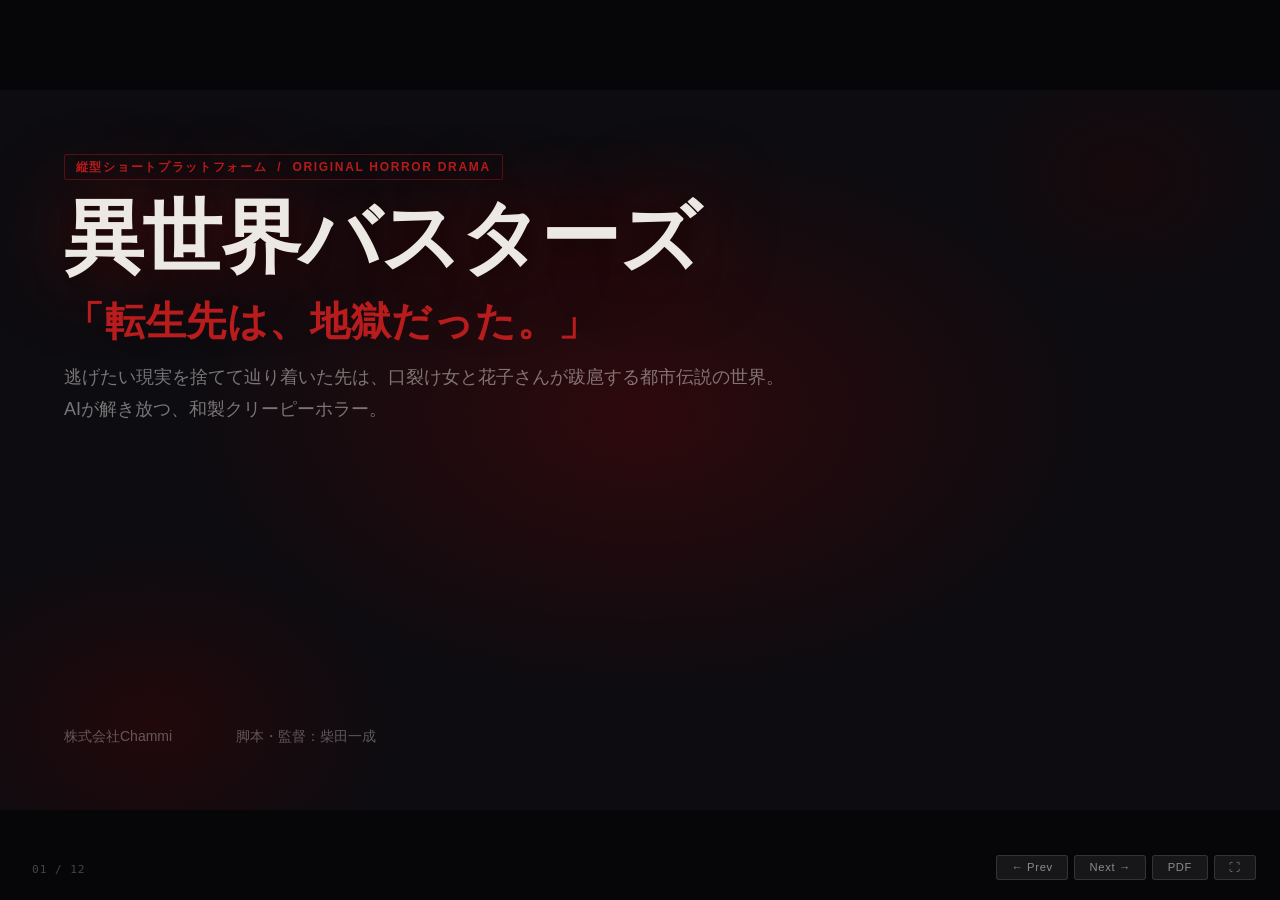
==== decks/02_isekai-busters/index.html @ d2e3ced3 "add PENROSE AI anime pitch deck and penrose theme" ====
<!DOCTYPE html>
<html lang="ja">
<head>
  <meta charset="UTF-8">
  <meta name="viewport" content="width=device-width, initial-scale=1.0">
  <title>異世界バスターズ — 企画書</title>
  <link rel="stylesheet" href="../../engine/slide.css">
  <link rel="stylesheet" href="../../theme/horror.css">
  <style>
    /* P3: すべての登場人物行を太字 */
    .char-table tbody td { font-weight: 700; color: var(--color-fg); }

    /* P4: YouTube市場事例カード */
    .yt-mkt { display:flex; flex-direction:column; background:rgba(13,12,16,0.85); border:1px solid rgba(185,28,28,0.3); border-radius:6px; overflow:hidden; text-decoration:none; color:inherit; transition:border-color .2s; }
    .yt-mkt:hover { border-color:rgba(185,28,28,0.75); }
    .yt-mkt-thumb { position:relative; width:100%; padding-top:34%; background:#07060c; flex-shrink:0; }
    .yt-mkt-thumb img { position:absolute; inset:0; width:100%; height:100%; object-fit:cover; }
    .yt-mkt-thumb .css-bg { position:absolute; inset:0; display:flex; flex-direction:column; align-items:center; justify-content:center; gap:.35rem; }
    .yt-mkt-thumb .yt-play { position:absolute; top:50%; left:50%; transform:translate(-50%,-50%); width:36px; height:36px; background:rgba(185,28,28,0.85); border-radius:50%; display:flex; align-items:center; justify-content:center; font-size:.9rem; color:#fff; pointer-events:none; }
    .yt-mkt-body { padding:.45rem .7rem .5rem; }
    .yt-mkt-body .mc-num { font-size:.65rem; color:var(--color-accent); letter-spacing:.08em; display:block; margin-bottom:.15rem; text-transform:uppercase; }
    .yt-mkt-body h3 { font-size:.82rem; font-weight:700; color:var(--color-fg); margin-bottom:.2rem; line-height:1.3; }
    .yt-mkt-body p { font-size:.7rem; color:rgba(236,232,228,0.5); line-height:1.38; margin-bottom:.2rem; }
    .yt-mkt-body .mc-stat { font-size:.68rem; color:#f87171; display:block; font-weight:600; }

    /* P7: 都市伝説キャラクター紹介カード */
    .char-card { display:flex; flex-direction:column; background:rgba(10,8,14,0.85); border:1px solid rgba(185,28,28,0.22); border-radius:6px; overflow:hidden; }
    .cc-img { width:100%; height:120px; object-fit:cover; object-position:top center; display:block; }
    .cc-img-bg { width:100%; height:120px; display:flex; flex-direction:column; align-items:center; justify-content:center; gap:.2rem; flex-shrink:0; }
    .cc-body { padding:.45rem .6rem; display:flex; flex-direction:column; gap:.22rem; flex:1; }
    .cc-name { font-size:.92rem; font-weight:800; color:var(--color-fg); line-height:1.2; }
    .cc-yomi { font-size:.62rem; color:var(--color-accent); letter-spacing:.1em; font-family:monospace; opacity:.8; }
    .cc-desc { font-size:.68rem; color:rgba(236,232,228,0.48); line-height:1.45; }
    .cc-role { font-size:.68rem; color:#fca5a5; line-height:1.4; border-left:2px solid rgba(185,28,28,0.5); padding-left:.4rem; margin-top:.1rem; }

    /* P7: キャラクターカード コンパクト化 */
    .char-grid .char-card { gap: .12rem; }
    .char-grid .cc-img    { height: 105px; }
    .char-grid .cc-img-bg { height: 105px; gap: .1rem; }
    .char-grid .cc-img-bg span:first-child { font-size: 2.4rem !important; }
    .char-grid .cc-body   { padding: .25rem .4rem; gap: .12rem; }
    .char-grid .cc-name   { font-size: .76rem; }
    .char-grid .cc-yomi   { font-size: .53rem; }
    .char-grid .cc-desc   { font-size: .6rem; line-height: 1.32; }
    .char-grid .cc-role   { font-size: .6rem; line-height: 1.28; }

    /* P6: ベンチマーク映画ポスター */
    .bench-img { width:100%; height:160px; object-fit:cover; object-position:top; border-radius:4px; margin-bottom:var(--sp-xs); opacity:.9; display:block; }

    /* P11-P13: シーンビジュアル */
    .sc-img { height:105px; border-radius:4px 4px 0 0; display:flex; align-items:center; justify-content:center; margin-bottom:var(--sp-xs); overflow:hidden; position:relative; flex-shrink:0; }
    .sc-img-kanji { font-size:4rem; font-weight:900; opacity:.18; color:#b91c1c; font-family:Georgia,"Hiragino Mincho ProN",serif; pointer-events:none; user-select:none; }
    .sc-img-label { position:absolute; bottom:6px; left:8px; font-size:.65rem; color:rgba(185,28,28,0.7); letter-spacing:.1em; font-family:monospace; }
  </style>
</head>
<body>

<div class="deck">

  <!-- ===== P1: 表紙 ===== -->
  <section class="slide slide-title is-active">
    <span class="label">縦型ショートプラットフォーム &nbsp;/&nbsp; Original Horror Drama</span>
    <h1>異世界バスターズ</h1>
    <p class="catchcopy">「転生先は、地獄だった。」</p>
    <p class="sub">逃げたい現実を捨てて辿り着いた先は、口裂け女と花子さんが跋扈する都市伝説の世界。<br>
    AIが解き放つ、和製クリーピーホラー。</p>
    <div class="title-footer">
      <span>株式会社Chammi</span>
      <span>脚本・監督：柴田一成</span>
    </div>
  </section>


  <!-- ===== P2: 企画意図 ===== -->
  <section class="slide slide-content">
    <div class="body">
      <h2>なぜ今、この作品か</h2>
      <div class="concept-box">
        <p>「ホラームービーをAI実写×3D風の奇妙な映像でクリーピーに描く」</p>
      </div>
      <ul class="list">
        <li>「異世界転生」ブームへのホラー的裏返し。<span class="accent bold">逃げ込んだ先が地獄だったら？</span></li>
        <li>SNS炎上・いじめ・パワハラ・非正規雇用——現代の社会的弱者7人が主人公</li>
        <li>口裂け女・花子さん・メリーさん・テケテケ・人面犬——<span class="highlight">誰もが知る都市伝説</span>を実写×AI映像でクリーピーに描く</li>
        <li>AIが生み出す不完全な「ズレ」「違和感」こそが恐怖の源泉。完璧なリアリティより<span class="accent bold">奇妙さが怖い</span></li>
        <li>ターゲット：<span class="accent-3 bold">10〜30代・SNS世代・縦型ショート視聴者</span></li>
      </ul>
    </div>
  </section>


  <!-- ===== P3: 企画概要 ===== -->
  <section class="slide slide-content" style="--sp-xl: 3rem">
    <div class="body">
      <h2>主要キャラクター・あらすじ</h2>
      <p class="overview-text">SNSに流れる「エレベーターで異世界に行く方法」を見た7人が深夜2時に全国各地で同時実行。東京・千葉・熊本・盛岡・大阪・神奈川——バラバラだった見知らぬ男女が霧に包まれた無人の住宅街に転落。そこは日本の<span class="highlight">都市伝説キャラクターが跋扈する死の異世界</span>だった。次々と仲間を失いながら、SNS炎上中の女子大生・<strong>実咲季</strong>といじめられっ子の女子高生・<strong>綺星</strong>だけが元の世界への脱出を目指す。</p>
      <table class="char-table">
        <thead>
          <tr><th>名前</th><th>年齢</th><th>属性</th></tr>
        </thead>
        <tbody>
          <tr class="protagonist"><td>真田実咲季（さなだ みさき）</td><td>20</td><td>SNS炎上中の強気な女子大生。主人公</td></tr>
          <tr class="protagonist"><td>只野綺星（ただの きらら）</td><td>17</td><td>いじめられている気弱な女子高生</td></tr>
          <tr><td>岸界人（きし かいと）</td><td>21</td><td>都市伝説に詳しいオカルトライター</td></tr>
          <tr><td>富樫寛也（とがし ひろや）</td><td>27</td><td>派遣切りされたばかりの元会社員</td></tr>
          <tr><td>柏木怜未（かしわぎ れな）</td><td>22</td><td>生活苦で立ちんぼをしている女性</td></tr>
          <tr><td>今田紘明（いまだ ひろあき）</td><td>19</td><td>ネタ目的で参加した売れない大阪のYouTuber</td></tr>
          <tr><td>野上健一（のがみ けんいち）</td><td>30</td><td>パワハラを受けていた会社員</td></tr>
        </tbody>
      </table>
    </div>
  </section>


  <!-- ===== P4: AIホラー市場事例 ===== -->
  <section class="slide slide-content" style="--sp-xl: 2rem">
    <div class="body">
      <h2>AIホラーは既にバズっている——市場の証拠</h2>
      <div class="cols-2" style="gap: var(--sp-sm); flex: 1;">
        <a class="yt-mkt" href="https://www.youtube.com/watch?v=j-X9FbtbYdQ" target="_blank">
          <div class="yt-mkt-thumb">
            <img src="https://img.youtube.com/vi/j-X9FbtbYdQ/maxresdefault.jpg" alt="この映像は正常です。">
            <div class="yt-play">▶</div>
          </div>
          <div class="yt-mkt-body">
            <span class="mc-num">事例 01 / @Konoeizou_ai</span>
            <h3>この映像は正常です。</h3>
            <p>リミナルスペース×アナログホラー。AI生成の怪奇映像チャンネル。投稿開始3ヶ月で登録者2.8万人突破。</p>
            <span class="mc-stat">最多動画 40万回再生突破</span>
          </div>
        </a>
        <a class="yt-mkt" href="https://www.youtube.com/watch?v=37OsQbMFIhw" target="_blank">
          <div class="yt-mkt-thumb">
            <img src="https://img.youtube.com/vi/37OsQbMFIhw/maxresdefault.jpg" alt="遷移圏見聞録">
            <div class="yt-play">▶</div>
          </div>
          <div class="yt-mkt-body">
            <span class="mc-num">事例 02 / 遷移圏見聞録</span>
            <h3>遷移圏見聞録</h3>
            <p>架空の異世界が舞台のAI生成モキュメンタリー。2023年投稿開始、書籍化も果たした人気チャンネル。</p>
            <span class="mc-stat">170万再生 / 登録者26万人</span>
          </div>
        </a>
        <a class="yt-mkt" href="https://www.tiktok.com/discover/ai生成-リアル妖怪" target="_blank">
          <div class="yt-mkt-thumb">
            <img src="assets/tiktok-yokai.jpg" alt="TikTok AI妖怪変身動画 検索結果">
            <div class="yt-play">↗</div>
          </div>
          <div class="yt-mkt-body">
            <span class="mc-num">事例 03 / TikTok & YouTube Shorts</span>
            <h3>AI妖怪変身動画</h3>
            <p>AIで生成した妖怪への変身動画シリーズ。妖怪テーマはショート動画フォーマットとの相性◎。</p>
            <span class="mc-stat">100万再生超えアカウントが多数出現</span>
          </div>
        </a>
        <a class="yt-mkt" href="https://www.youtube.com/watch?v=vyeZn4Xks8E" target="_blank">
          <div class="yt-mkt-thumb">
            <img src="https://img.youtube.com/vi/vyeZn4Xks8E/maxresdefault.jpg" alt="Another by Dave Clark">
            <div class="yt-play">▶</div>
          </div>
          <div class="yt-mkt-body">
            <span class="mc-num">事例 04 / Dave Clark</span>
            <h3>"Another"</h3>
            <p>実写×AI VFXのハイブリッドホラーショート。バイラルトレーラーがSNS横断で拡散。</p>
            <span class="mc-stat">2000万回以上再生（SNS横断）</span>
          </div>
        </a>
      </div>
      <div class="insight-box" style="font-size:.78rem; padding:.55rem .85rem;">
        AIの「不完全さ」——ズレ・違和感——が完璧なリアリティより強い恐怖を生む。参入障壁の低下で個人スタジオがホラー市場を席巻。<span class="accent-3 bold">妖怪・都市伝説テーマはショート動画との親和性が特に高い。</span>
      </div>
    </div>
  </section>


  <!-- ===== P5: STUDIO異次元 ===== -->
  <section class="slide slide-content" style="--sp-xl: 3rem">
    <div class="body">
      <h2>AIクリエイター（予定）：STUDIO異次元</h2>
      <p class="overview-text">
        すべてをAIで映画として成立させることに挑むAIクリエイター。
        <span class="highlight">"No Actors. No Cameras. Just Code."</span>——
        AI映像を「物語としての映画」に昇華した先駆者。
        SCP財団ベースのAI映画シリーズで登録者<span class="accent bold">5.8万人突破</span>（2026年3月）。
        WAIFF 2026（世界AIフィルムフェスティバル） ファイナリスト。
      </p>
      <div class="cols-4" style="flex: 1; align-items: start;">
        <a class="yt-card" href="https://youtu.be/sZN8MylGDu0" target="_blank">
          <div class="yt-thumb"><img src="https://img.youtube.com/vi/sZN8MylGDu0/maxresdefault.jpg" alt="SCP-2935"><div class="yt-play">▶</div></div>
          <div class="yt-info"><h4>SCP-2935 あゝ死よ</h4><p>159万再生</p></div>
        </a>
        <a class="yt-card" href="https://youtu.be/61ST2u8RCwM" target="_blank">
          <div class="yt-thumb"><img src="https://img.youtube.com/vi/61ST2u8RCwM/hqdefault.jpg" alt="SCP-2639"><div class="yt-play">▶</div></div>
          <div class="yt-info"><h4>SCP-2639 ビデオゲーム・バイオレンス</h4><p>STUDIO異次元</p></div>
        </a>
        <a class="yt-card" href="https://youtu.be/vjT5sYZnqSo" target="_blank">
          <div class="yt-thumb"><img src="https://img.youtube.com/vi/vjT5sYZnqSo/hqdefault.jpg" alt="SCP-3008"><div class="yt-play">▶</div></div>
          <div class="yt-info"><h4>SCP-3008 完全に普通な古いイケヤ</h4><p>STUDIO異次元</p></div>
        </a>
        <a class="yt-card" href="https://youtu.be/WhsXh8UC3qY" target="_blank">
          <div class="yt-thumb"><img src="https://img.youtube.com/vi/WhsXh8UC3qY/hqdefault.jpg" alt="SCP-100-JP"><div class="yt-play">▶</div></div>
          <div class="yt-info"><h4>SCP-100-JP 屋根裏部屋の宇宙</h4><p>STUDIO異次元</p></div>
        </a>
      </div>
      <div class="studio-links">
        受賞：SakuraRin 妖怪パレード 受賞（2025） / Hailuo AI ワークショップ 登壇（2026） / 日韓映画祭 開催（Sakura Rin × MBC C&I × STUDIO異次元）&emsp;
        <a href="https://www.youtube.com/@CreepyTheater_K/videos" target="_blank">YouTube ↗</a>&emsp;
        <a href="https://creepy-theater.com" target="_blank">公式サイト ↗</a>
      </div>
    </div>
  </section>


  <!-- ===== P6: ベンチマーク ===== -->
  <section class="slide slide-content">
    <div class="body">
      <h2>ホラーを知り尽くした監督が、AI縦型という新フォーマットに挑む。</h2>
      <div class="cols-3" style="flex: 1;">
        <div class="card card-blue" style="padding:0; overflow:hidden;">
          <img class="bench-img" src="https://media.eiga.com/images/movie/53284/photo/335c94cbe7b949dc/640.jpg" alt="リアル鬼ごっこ 2008 キービジュアル">
          <div style="padding: var(--sp-sm);">
            <span class="badge" style="margin-bottom: var(--sp-xs);">監督作 / 参照元</span>
            <h3>リアル鬼ごっこ</h3>
            <p style="font-size: var(--text-sm);">2008／柴田一成 監督・脚本。山田悠介原作をスマッシュヒットに。「弱者が異常な世界で生き延びる」構造の原点。<span class="accent bold">→ 監督実績の証明</span></p>
          </div>
        </div>
        <div class="card card-blue" style="padding:0; overflow:hidden;">
          <img class="bench-img" src="https://media.themoviedb.org/t/p/w500/2C4osqxk83jtpwMMaLIF9C44PYs.jpg" alt="がっこうぐらし！ 2019 ポスター">
          <div style="padding: var(--sp-sm);">
            <span class="badge" style="margin-bottom: var(--sp-xs);">監督作 / 参照元</span>
            <h3>がっこうぐらし！</h3>
            <p style="font-size: var(--text-sm);">2019／柴田一成 監督・脚本。秋元康P、ラストアイドル主演。ゾンビ×学校×少女という本作と共鳴するテーマ。<span class="accent bold">→ ホラー×若者コンテンツへの適性を証明</span></p>
          </div>
        </div>
        <div class="card card-blue" style="padding:0; overflow:hidden;">
          <img class="bench-img" src="https://media.themoviedb.org/t/p/w500/2uazUZPpOs8dEPOJcdVmzcZ49KI.jpg" alt="世にも奇妙な物語 2023 キービジュアル">
          <div style="padding: var(--sp-sm);">
            <span class="badge badge-yellow" style="margin-bottom: var(--sp-xs);">参照フォーマット</span>
            <h3>世にも奇妙な物語</h3>
            <p style="font-size: var(--text-sm);">1990〜／フジテレビ。都市伝説・超常現象・社会的テーマを短編形式で30年以上愛される日本最長寿ホラー。<span class="accent bold">→ 1話完結・繰り返し見られるショートホラーの最高リファレンス</span></p>
          </div>
        </div>
      </div>
    </div>
  </section>


  <!-- ===== P7: 都市伝説敵キャラクター紹介 ===== -->
  <section class="slide slide-content" style="--sp-xl: 1.5rem">
    <div class="body">
      <h2>都市伝説敵キャラクター紹介</h2>
      <div class="char-grid" style="display:grid; grid-template-columns:repeat(4,1fr); gap:.5rem; flex:1; align-items:start;">

        <!-- 口裂け女 -->
        <div class="char-card">
          <img class="cc-img" src="assets/kuchisake.jpg" alt="口裂け女" style="object-position:center top;">
          <div class="cc-body">
            <span class="cc-name">口裂け女</span>
            <span class="cc-yomi">KUCHISAKE-ONNA</span>
            <p class="cc-desc">マスクで口元を隠した長身の女。「私、きれい？」と問いかけ、マスクを外すと口が耳まで裂けている。出刃包丁を携行。</p>
            <span class="cc-role">▶ 界人の胸を包丁で刺す。最後は界人が体を張って押さえ込み共に絶命。</span>
          </div>
        </div>

        <!-- テケテケ -->
        <div class="char-card">
          <img class="cc-img" src="assets/teketeke.jpg" alt="テケテケ" style="object-position:center top;">
          <div class="cc-body">
            <span class="cc-name">テケテケ</span>
            <span class="cc-yomi">TEKE-TEKE</span>
            <p class="cc-desc">電車にひかれ上半身のみとなった女子高生の霊。両肘で地面を叩く音から命名。常人を超える速度で追跡する。</p>
            <span class="cc-role">▶ 野上の鼻を食いちぎり、腹を手で切り裂いて最初の死者に。</span>
          </div>
        </div>

        <!-- メリーさん -->
        <div class="char-card">
          <img class="cc-img" src="assets/mary.jpg" alt="メリーさん" style="object-position:center top;">
          <div class="cc-body">
            <span class="cc-name">メリーさん</span>
            <span class="cc-yomi">MARY-SAN / THE DOLL</span>
            <p class="cc-desc">捨てられた外国製人形の霊。プラスチックの顔。圏外のスマホに「いまがっこうのまえ」と着信し、段々近づいてくる。</p>
            <span class="cc-role">▶ 今田の首を一回転させ絶命。富樫の後頭部にナイフを刺し殺害。最凶の殺害数2名。</span>
          </div>
        </div>

        <!-- 花子さん -->
        <div class="char-card">
          <img class="cc-img" src="assets/hanako.jpg" alt="花子さん" style="object-position:center top;">
          <div class="cc-body">
            <span class="cc-name">トイレの花子さん</span>
            <span class="cc-yomi">HANAKO-SAN</span>
            <p class="cc-desc">廃校の三階女子トイレ、三番目の扉から現れる赤い吊りスカートの美形少女。召喚に応じて現れるが、その正体は罠。</p>
            <span class="cc-role">▶ 味方のふりをしてエレベーターに乗り込む。合わせ鏡（あわせかがみ）で撃破される。</span>
          </div>
        </div>

        <!-- 大女（カシマレイコ） -->
        <div class="char-card">
          <img class="cc-img" src="assets/oonna.jpg" alt="大女（カシマレイコ）" style="object-position:center top;">
          <div class="cc-body">
            <span class="cc-name">大女（カシマレイコ）</span>
            <span class="cc-yomi">ŌONNA / KASHIMA REIKO</span>
            <p class="cc-desc">白い着物を着た異常に巨大な女の霊。両脚を失った呪いの霊。「脚はどこ？」の問いに答えられない者を殺す。</p>
            <span class="cc-role">▶ 怜未を壁に叩きつけ殺害。3人がかりで倒されるが、直後にメリーが富樫を刺す。</span>
          </div>
        </div>

        <!-- 老婆 -->
        <div class="char-card">
          <img class="cc-img" src="assets/roba.jpg" alt="老婆" style="object-position:center top;">
          <div class="cc-body">
            <span class="cc-name">老婆</span>
            <span class="cc-yomi">RŌBA</span>
            <p class="cc-desc">異なる家から同じ顔が出現するループ怪異。無言で見つめ、異常な速度で追跡してくる。</p>
            <span class="cc-role">▶ 綺星の首を絞める。野上が投げ飛ばし撃退。</span>
          </div>
        </div>

        <!-- 人面犬 -->
        <div class="char-card">
          <img class="cc-img" src="assets/jinmenken.jpg" alt="人面犬" style="object-position:center top;">
          <div class="cc-body">
            <span class="cc-name">人面犬</span>
            <span class="cc-yomi">JINMENKEN</span>
            <p class="cc-desc">犬コスプレの男が四つん這いで突然出現する謎の怪異。「わんっ」の一声で一同を腰砕けにさせる。</p>
            <span class="cc-role">▶ 死者を呼び寄せる遠吠えで間接的に追い詰める。</span>
          </div>
        </div>

      </div>
    </div>
  </section>


  <!-- ===== P8: ストーリー① 現実〜異世界到着 ===== -->
  <section class="slide slide-content" style="--sp-xl: 2.5rem">
    <div class="body">
      <h2>ストーリー全体構成 ① 現実世界〜異世界</h2>
      <div class="ep-log">
        <div class="ep-col">
          <div class="ep-section-title">現実世界・各人物の日常</div>
          <div class="ep-item"><span class="ep-num">#1</span>実咲季の現実｜キャンパスでSNS炎上の誹謗中傷に一人で傷つく女子大生</div>
          <div class="ep-item"><span class="ep-num">#2</span>富樫の現実｜千葉で派遣先に頭を下げながら「死ね」と言われ電柱を蹴る</div>
          <div class="ep-item"><span class="ep-num">#3</span>怜未の現実｜熊本の裏通りでつまらなそうにスマホをいじる立ちんぼ</div>
          <div class="ep-item"><span class="ep-num">#4</span>野上の現実｜盛岡の公園で缶ビールを飲みながら会社に行ったふりをする</div>
          <div class="ep-item"><span class="ep-num">#5</span>綺星の現実｜高校トイレで頭から水をかけられ無言で耐えるいじめられっ子</div>
          <div class="ep-item"><span class="ep-num">#6</span>今田の現実｜大阪の車内で「いいねも登録者も増えない」と天井を見つめる</div>
          <div class="ep-item"><span class="ep-num">#7</span>界人の現実｜神奈川でオカルト誌の原稿「ヤバい間取り」をPCに打ち込む</div>
          <div class="ep-section-title">SNS発見</div>
          <div class="ep-item"><span class="ep-num">#8</span>深夜のSNS｜実咲季が「一緒に異世界に行ってみませんか？」投稿を発見</div>
          <div class="ep-item"><span class="ep-num">#9</span>連鎖する衝動｜富樫・怜未・野上・綺星・今田・界人が次々と同じ投稿に辿り着く</div>
          <div class="ep-item"><span class="ep-num">#10</span>エレベーターの手順｜「4→2→6→2→10→5。決行は深夜2時」</div>
        </div>
        <div class="ep-col">
          <div class="ep-section-title">深夜実行</div>
          <div class="ep-item"><span class="ep-num">#11</span>ビル探し｜実咲季が10階以上のエレベーターを求めて都内を歩き回る</div>
          <div class="ep-item"><span class="ep-num">#12</span>乗り込む｜薄汚いビルの古びたエレベーター、ぎしぎしと軋む音</div>
          <div class="ep-item"><span class="ep-num">#13</span>手順実行｜4→2→6→2→10→5。照明が明滅する中ボタンを押し続ける</div>
          <div class="ep-item"><span class="ep-num">#14</span>白い手｜「やっぱあり得ない」と苦笑した瞬間、閉じる扉に白い手が</div>
          <div class="ep-item"><span class="ep-num">#15</span>10階へ｜1階を押したのにエレベーターが上昇。後ろの女が口元でニタリ</div>
          <div class="ep-item"><span class="ep-num">#16</span>扉が開く｜10階。飛び出した先に広がるのは——霧に包まれた異世界</div>
          <div class="ep-section-title">異世界到着・自己紹介</div>
          <div class="ep-item"><span class="ep-num">#17</span>集結｜霧の中から7人が次々と現れる。「うそだろ？」「ほんまに異世界？」</div>
          <div class="ep-item"><span class="ep-num">#18</span>自己紹介｜電波なし・スマホ圏外。場所もバラバラだった7人、初めて顔を合わせる</div>
        </div>
      </div>
    </div>
  </section>


  <!-- ===== P9: ストーリー② 都市伝説との遭遇〜廃校 ===== -->
  <section class="slide slide-content" style="--sp-xl: 2.5rem">
    <div class="body">
      <h2>ストーリー全体構成 ② 都市伝説との遭遇</h2>
      <div class="ep-log">
        <div class="ep-col">
          <div class="ep-section-title">老婆エンカウンター</div>
          <div class="ep-item"><span class="ep-num">#19</span>民家訪問｜インターホンを鳴らすと老婆が無言で見つめる</div>
          <div class="ep-item"><span class="ep-num">#20</span>同じ老婆｜向かいの民家を訪ねると——またあの老婆が。一同逃走</div>
          <div class="ep-item"><span class="ep-num">#21</span>追跡｜老婆が異常なスピードで追いかけてくる。綺星の首を絞める</div>
          <div class="ep-item"><span class="ep-num">#22</span>投げ飛ばし｜野上が老婆を掴んで投げ飛ばし、全員で走って脱出</div>
          <div class="ep-section-title">口裂け女エンカウンター</div>
          <div class="ep-item"><span class="ep-num">#23</span>赤いコートの女｜逃げてきた実咲季が長身の女にぶつかる</div>
          <div class="ep-item"><span class="ep-num">#24</span>マスクを外せ｜「よく聞こえない、マスクとって」——外れた顔は裂けていた</div>
          <div class="ep-item"><span class="ep-num">#25</span>包丁｜出刃包丁を振り上げた口裂け女の一撃。今田の頬をかすめて木に刺さる</div>
          <div class="ep-section-title">テケテケ出現</div>
          <div class="ep-item"><span class="ep-num">#26</span>這う少女｜角から腹を裂いて内臓を引きずった女子高生が這い出てくる</div>
          <div class="ep-item"><span class="ep-num">#27</span>食いちぎり｜助けようとした野上の鼻を少女が食いちぎる</div>
          <div class="ep-item"><span class="ep-num">#28</span>野上の死｜少女が野上の腹を手で切り裂く。富樫に血が降りかかる</div>
        </div>
        <div class="ep-col">
          <div class="ep-section-title">人面犬出現</div>
          <div class="ep-item"><span class="ep-num">#29</span>わんっ｜野上の死体の傍に犬コスプレの男が四つん這いで出現、一同腰を抜かす</div>
          <div class="ep-section-title">廃校へ</div>
          <div class="ep-item"><span class="ep-num">#30</span>廃校発見｜綺星が「あそこ、学校があります」と指さす</div>
          <div class="ep-item"><span class="ep-num">#31</span>立てこもり｜校門・校舎の扉を閉め、窓を閉め、バリケードを構築</div>
          <div class="ep-item"><span class="ep-num">#32</span>都市伝説解説｜界人「学校は都市伝説が生まれる場所」</div>
          <div class="ep-section-title">コンビニ買い出し</div>
          <div class="ep-item"><span class="ep-num">#33</span>食料調達｜近くのコンビニへ。棚には商品が並ぶ——この世界は同じ構造</div>
          <div class="ep-item"><span class="ep-num">#34</span>縋りつく死者｜コンビニ奥から死者が出現。外にも群れ。野上の姿も</div>
          <div class="ep-item"><span class="ep-num">#35</span>死者の正体｜界人「この世界で死んだ者たちが救いを求めて群がってくる」</div>
          <div class="ep-item"><span class="ep-num">#36</span>撤収｜富樫がモップで死者を突き放し、校門内に逃げ込む</div>
        </div>
      </div>
    </div>
  </section>


  <!-- ===== P10: ストーリー③ メリーさん〜ラスト ===== -->
  <section class="slide slide-content" style="--sp-xl: 2.5rem">
    <div class="body">
      <h2>ストーリー全体構成 ③ メリーさん〜ラスト</h2>
      <div class="ep-log">
        <div class="ep-col">
          <div class="ep-section-title">メリーさん登場</div>
          <div class="ep-item"><span class="ep-num">#37</span>着信｜今田のスマホにメッセージ「いま、がっこうのまえ」——差出人：Mary</div>
          <div class="ep-item"><span class="ep-num">#38</span>迫る｜「いま、こうしゃのなか」——電波がないはずなのに</div>
          <div class="ep-item"><span class="ep-num">#39</span>うしろ｜「いま……うしろ」。界人の「振り返っちゃだめ！」が間に合わず</div>
          <div class="ep-item"><span class="ep-num">#40</span>今田の死｜首が一回転して絶命。プラスチックの顔の人形少女が消える</div>
          <div class="ep-section-title">怜未・富樫の死</div>
          <div class="ep-item"><span class="ep-num">#41</span>逃走｜パニックになった怜未が飛び出し行方不明に</div>
          <div class="ep-item"><span class="ep-num">#42</span>大女（カシマレイコ）出現｜白い着物の巨大な女が怜未を壁に叩きつけて殺害</div>
          <div class="ep-item"><span class="ep-num">#43</span>富樫の怒り｜「毎日パワハラしやがって！」——大女にハンマーで反撃</div>
          <div class="ep-item"><span class="ep-num">#44</span>大女打倒｜3人がかりでついに大女を倒す</div>
          <div class="ep-item"><span class="ep-num">#45</span>メリーの一刺し｜富樫の死角からメリーがナイフを後頭部に。富樫絶命</div>
          <div class="ep-section-title">メリー撃破・脱出決意</div>
          <div class="ep-item"><span class="ep-num">#46</span>3人がかり｜実咲季・界人・綺星がメリーの逃げ場を塞ぎスコップで撃破</div>
          <div class="ep-item"><span class="ep-num">#47</span>死者の侵入｜今田・怜未の死者が校門を開け死者の群れが侵入</div>
          <div class="ep-item"><span class="ep-num">#48</span>脱出決意｜綺星「ビル街には10階建てもある。異世界のエレベーターを試そう」</div>
        </div>
        <div class="ep-col">
          <div class="ep-section-title">口裂け女との死闘・界人の死</div>
          <div class="ep-item"><span class="ep-num">#49</span>逃走開始｜3人がベランダから避難はしごで脱出、街を走る</div>
          <div class="ep-item"><span class="ep-num">#50</span>さとる着信｜スマホにメッセージ。遅すぎるさとる</div>
          <div class="ep-item"><span class="ep-num">#51</span>犬男の遠吠え｜犬男に見つかり、死者が四方から押し寄せる</div>
          <div class="ep-item"><span class="ep-num">#52</span>口裂け女再来｜街で口裂け女が再出現、界人が胸を刺される</div>
          <div class="ep-item"><span class="ep-num">#53</span>綺星が掴む｜口裂け女の腕に飛びつく綺星。吹き飛ばされながら時間を稼ぐ</div>
          <div class="ep-item"><span class="ep-num">#54</span>界人の最後｜「行って！絶対、元の世界に戻って！」——口裂け女を押さえたまま絶命</div>
          <div class="ep-item"><span class="ep-num">#55</span>包丁が背中に｜投げられた包丁が綺星の背中に——ポーチに刺さり命拾い</div>
          <div class="ep-section-title">エレベーター再挑戦</div>
          <div class="ep-item"><span class="ep-num">#56</span>たどり着く｜消火器で死者を散らし、実咲季が綺星を背負ってビルへ</div>
          <div class="ep-item"><span class="ep-num">#57</span>手順再実行｜4→2→6→2→10→5。今度は2人で</div>
          <div class="ep-item"><span class="ep-num">#58</span>花子（大人版）登場｜5階で扉が開き、成長した花子が乗り込んでくる</div>
          <div class="ep-item"><span class="ep-num">#59</span>さとるの答え｜「あわせかがみ」</div>
          <div class="ep-item"><span class="ep-num">#60</span>鏡を割る｜車椅子用の鏡をスコップで割り、破片を2人で合わせる</div>
          <div class="ep-item"><span class="ep-num">#61</span>花子苦悶｜花子が叫び声を上げ、10階の扉が開く——ホワイトアウト</div>
          <div class="ep-section-title">新たな異世界へ（END）</div>
          <div class="ep-item"><span class="ep-num">#62</span>森の入口｜「KEEP OUT」の看板。サイレンヘッドが不気味に鳴り響く</div>
          <div class="ep-item"><span class="ep-num">#63</span>米国都市伝説｜スレンダーマン・フラットウッズ・キラークラウンに囲まれる</div>
          <div class="ep-item"><span class="ep-num">#64–66</span>二人の覚悟｜「元に戻りたくなかった」「じゃ、いくよ！」スコップを振り上げ、新たな戦いへ——<span class="accent bold">END</span></div>
          <div class="ep-item"><span class="ep-num">#67–68</span>エンドロール後｜次の犠牲者へ。ループするホラー</div>
        </div>
      </div>
    </div>
  </section>


  <!-- ===== P11: 切り抜き要素（全8シーン） ===== -->
  <section class="slide slide-content" style="--sp-xl: 2rem">
    <div class="body">
      <h2>切り抜き要素——全8シーン</h2>
      <div style="display:grid; grid-template-columns:repeat(4,1fr); gap:var(--sp-sm); flex:1; align-items:start;">

        <div class="scene-card" style="padding:.6rem .8rem; gap:.28rem;">
          <span style="font-size:.6rem; color:var(--color-accent); letter-spacing:.08em; font-family:monospace;">EP.#13–16 / ELEVATOR</span>
          <span class="sc-title" style="font-size:.82rem;">エレベーター儀式——ボタンを押す手</span>
          <p class="sc-body" style="font-size:.7rem;">震える手でボタンを押す実咲季。閉じる寸前に扉を阻む白い手。背後に長い黒髪の女。「1階を押したのに表示が上昇していく」——</p>
          <span class="sc-trigger" style="font-size:.65rem;">「実際やってみた」系ショート展開可能。日本中のエレベーターが怖くなる。</span>
        </div>

        <div class="scene-card" style="padding:.6rem .8rem; gap:.28rem;">
          <span style="font-size:.6rem; color:var(--color-accent); letter-spacing:.08em; font-family:monospace;">EP.#23–25 / KUCHISAKE-ONNA</span>
          <span class="sc-title" style="font-size:.82rem;">口裂け女のマスク剥ぎ</span>
          <p class="sc-body" style="font-size:.7rem;">「マスクとって話してくれますか」——外れた顔に裂けた口。包丁を振り上げ突進。今田の頬をかすめた包丁が木に刺さる。</p>
          <span class="sc-trigger" style="font-size:.65rem;">「AIで再現された口裂け女」がそのままバズワードに。最大の視覚的インパクト。</span>
        </div>

        <div class="scene-card" style="padding:.6rem .8rem; gap:.28rem;">
          <span style="font-size:.6rem; color:var(--color-accent); letter-spacing:.08em; font-family:monospace;">EP.#26–28 / TEKE-TEKE</span>
          <span class="sc-title" style="font-size:.82rem;">テケテケが野上を食い殺す</span>
          <p class="sc-body" style="font-size:.7rem;">腹の裂けた女子高生が這いながら迫り、野上の鼻を食いちぎる。AIの3D風表現でリアルとアンリアルの境界を攻める。</p>
          <span class="sc-trigger" style="font-size:.65rem;">「AIでここまで描けるのか」という驚き。視覚的インパクト×グロテスク。</span>
        </div>

        <div class="scene-card" style="padding:.6rem .8rem; gap:.28rem;">
          <span style="font-size:.6rem; color:var(--color-accent); letter-spacing:.08em; font-family:monospace;">EP.#19–22 / LOOP OBĀCHAN</span>
          <span class="sc-title" style="font-size:.82rem;">二つの家から同じ老婆が出てくる</span>
          <p class="sc-body" style="font-size:.7rem;">インターホンを押すと老婆が無言で見つめる。向かいの家を訪ねると——また同じ老婆。そして異常なスピードで追いかけてくる。</p>
          <span class="sc-trigger" style="font-size:.65rem;">「ゆっくりした恐怖→爆発的な追跡」の緩急がショートに最適。</span>
        </div>

        <div class="scene-card" style="padding:.6rem .8rem; gap:.28rem;">
          <span style="font-size:.6rem; color:var(--color-accent); letter-spacing:.08em; font-family:monospace;">EP.#37–40 / MARY-SAN</span>
          <span class="sc-title" style="font-size:.82rem;">メリーさんの着信連鎖</span>
          <p class="sc-body" style="font-size:.7rem;">圏外のスマホに突然着信。「いま、がっこうのまえ」→「いま、こうしゃのなか」→「いま……うしろ」。今田が振り返り、首が一回転。</p>
          <span class="sc-trigger" style="font-size:.65rem;">テキスト演出が縦型ショートと完全一致。「絶対に振り返ってはいけない」が視聴者を能動参加させる。</span>
        </div>

        <div class="scene-card" style="padding:.6rem .8rem; gap:.28rem;">
          <span style="font-size:.6rem; color:var(--color-accent); letter-spacing:.08em; font-family:monospace;">EP.#29 / JINMENKEN</span>
          <span class="sc-title" style="font-size:.82rem;">人面犬の出現</span>
          <p class="sc-body" style="font-size:.7rem;">血だらけの野上の死体の傍に、犬コスプレの男が四つん這いで現れ「わんっ！」。一同が将棋倒しになって尻もちをつく。</p>
          <span class="sc-trigger" style="font-size:.65rem;">「怖い×笑える」が混在する唯一のシーン。コメント欄が荒れる系の爆発力あり。</span>
        </div>

        <div class="scene-card" style="padding:.6rem .8rem; gap:.28rem;">
          <span style="font-size:.6rem; color:var(--color-accent); letter-spacing:.08em; font-family:monospace;">EP.#32 / HANAKO-SAN</span>
          <span class="sc-title" style="font-size:.82rem;">花子さんの召喚シーン</span>
          <p class="sc-body" style="font-size:.7rem;">三番目の扉を三回ノック「はーなーこさん」。電気が明滅し、三人の背後に突然、赤い吊りスカートの美形少女が立っている。</p>
          <span class="sc-trigger" style="font-size:.65rem;">「実際に学校のトイレで試せる」都市伝説性。ビジュアルショックがショートに最適。</span>
        </div>

        <div class="scene-card" style="padding:.6rem .8rem; gap:.28rem;">
          <span style="font-size:.6rem; color:var(--color-accent); letter-spacing:.08em; font-family:monospace;">EP.#64–66 / FINAL RESOLVE</span>
          <span class="sc-title" style="font-size:.82rem;">実咲季と綺星の最後の覚悟</span>
          <p class="sc-body" style="font-size:.7rem;">「元のつらい世界に戻りたくなかった」「正直あたしも、心から戻りたいって世界じゃないし」——手を繋ぎ、スコップを振り上げ走り出す。</p>
          <span class="sc-trigger" style="font-size:.65rem;">逃げ場のない現実と異世界の地獄が同等になる瞬間。「逃げることをやめた二人」が視聴者の共感を爆発させる。</span>
        </div>

      </div>
    </div>
  </section>


  <!-- ===== P14: 制作体制 ===== -->
  <section class="slide slide-content">
    <div class="body">
      <h2>制作体制</h2>
      <div class="cols-2" style="flex: 1; align-items: start; gap: var(--sp-xl);">
        <table class="prod-table">
          <tr><td>制作会社</td><td>株式会社Chammi</td></tr>
          <tr><td>脚本・監督</td><td>柴田一成</td></tr>
          <tr><td>AI映像制作（候補）</td><td>STUDIO異次元（クリエイターK）</td></tr>
          <tr><td>プラットフォーム</td><td>縦型ショートプラットフォーム</td></tr>
          <tr><td>制作期間</td><td>約1ヶ月</td></tr>
        </table>
        <div style="display: flex; flex-direction: column; gap: var(--sp-md);">
          <div>
            <p class="overview-text" style="font-size: var(--text-xs); color: var(--color-accent); letter-spacing: .08em; text-transform: uppercase; font-weight: var(--weight-bold); margin-bottom: .4rem;">監督略歴 / 柴田一成</p>
            <p class="overview-text">東京都出身。パイオニアLDC（現NBCユニバーサル）入社後フリーへ。2002年『もうひとりいる』で監督デビュー。山田悠介原作<span class="accent bold">『リアル鬼ごっこ』（2008）</span>脚本・監督でスマッシュヒット。<span class="accent bold">『がっこうぐらし！』（2019）</span>監督・脚本。プロデューサーとして『渋谷怪談』『姑獲鳥の夏』『魍魎の匣』等多数。</p>
          </div>
          <div>
            <p class="overview-text" style="font-size: var(--text-xs); color: var(--color-accent); letter-spacing: .08em; text-transform: uppercase; font-weight: var(--weight-bold); margin-bottom: .4rem;">AI映像パートナー / STUDIO異次元</p>
            <p class="overview-text"><span class="highlight">"No Actors. No Cameras. Just Code."</span><br>
            SCP財団ベースのAI映画シリーズで159万回再生を記録。登録者5.8万人。WAIFF 2026 ファイナリスト。</p>
            <div class="studio-links" style="margin-top: .4rem;">
              <a href="https://creepy-theater.com" target="_blank">公式サイト: creepy-theater.com ↗</a>
            </div>
          </div>
        </div>
      </div>
    </div>
  </section>

</div><!-- /.deck -->

<!-- ── ナビUI ── -->
<div class="slide-ui">
  <div class="slide-counter">01 / 12</div>
  <div class="slide-nav">
    <button id="btn-prev">← Prev</button>
    <button id="btn-next">Next →</button>
    <button id="btn-pdf" title="PDF書き出し">PDF</button>
    <button id="btn-fs" title="フルスクリーン (F)">⛶</button>
  </div>
</div>

<script src="../../engine/slide.js"></script>
</body>
</html>
---- engine/slide.css ----
/* ============================================================
   engine/slide.css — コアエンジン層（編集不要）
   16:9ロック / ナビUI / スケーリング / PDF出力
   ============================================================ */

*, *::before, *::after { box-sizing: border-box; margin: 0; padding: 0; }

body {
  width: 100vw;
  height: 100vh;
  overflow: hidden;
  background: var(--color-chrome, #111);
  display: flex;
  align-items: center;
  justify-content: center;
}

/* ── デッキ（常に 1280×720） ── */
.deck {
  width: 1280px;
  height: 720px;
  position: relative;
  flex-shrink: 0;
  transform-origin: center center;
}

/* ── スライド共通 ── */
.slide {
  position: absolute;
  inset: 0;
  display: none;
  flex-direction: column;
  padding: var(--sp-xl, 64px);
  background: var(--color-bg, #0f0f0f);
  color: var(--color-fg, #f0f0ee);
  overflow: hidden;
}
.slide.is-active { display: flex; }

/* ── 背景画像フォールバック（印刷用） ── */
.slide-bg-print { display: none; }

/* ── ナビUI（deck の外側に固定） ── */
.slide-ui {
  position: fixed;
  inset: 0;
  pointer-events: none;
  z-index: 100;
}

.slide-counter {
  position: absolute;
  bottom: 1.5rem;
  left: 2rem;
  font-size: .7rem;
  font-family: var(--font-mono, monospace);
  color: rgba(255,255,255,.25);
  letter-spacing: .08em;
}

.slide-nav {
  position: absolute;
  bottom: 1.25rem;
  right: 1.5rem;
  display: flex;
  gap: .375rem;
  pointer-events: all;
}

.slide-nav button {
  background: rgba(255,255,255,.07);
  border: 1px solid rgba(255,255,255,.12);
  color: rgba(255,255,255,.5);
  padding: .35rem .9rem;
  border-radius: 3px;
  cursor: pointer;
  font-size: .7rem;
  letter-spacing: .06em;
  transition: background .12s, color .12s;
}
.slide-nav button:hover {
  background: rgba(255,255,255,.15);
  color: rgba(255,255,255,.9);
}

/* ── PDF / 印刷 ── */
@media print {
  @page { size: 254mm 142.875mm; margin: 0; }

  * { print-color-adjust: exact !important; -webkit-print-color-adjust: exact !important; }

  /* フォントweight正規化: 印刷では2段階のみ */
  * { font-weight: 400 !important; }
  strong, b, h1, h2, h3, .bold, .tag { font-weight: 600 !important; }

  html, body {
    width: 254mm;
    height: auto;
    display: block;
    background: transparent;
    overflow: visible;
  }

  .deck {
    transform: none !important;
    position: static;
    width: 254mm;
    height: auto;
    display: block;
  }

  .slide {
    position: static !important;
    display: flex !important;
    width: 254mm;
    height: 142.875mm;
    z-index: 0;
    break-after: page;
    overflow: hidden;
  }

  /* 背景画像フォールバック（CSS background-imageは印刷で消える） */
  .slide-bg-print {
    display: block !important;
    position: absolute !important;
    inset: 0;
    width: 100%;
    height: 100%;
    object-fit: cover;
    z-index: -1;
  }

  /* リスト要素の位置補正 */
  .list li { position: relative; }

  /* 丸型要素のアスペクト比補正 */
  [style*="border-radius: 50%"],
  .circle { aspect-ratio: 1/1; }

  .slide-ui { display: none !important; }
}
---- theme/horror.css ----
/* ============================================================
   theme/horror.css — ホラーテーマ（ダーク深紅）
   異世界バスターズ / クリーピーホラー企画書向け
   engine/slide.css の後に読み込む完全スタンドアロンテーマ
   ============================================================ */

:root {
  /* ── カラー ── */
  --color-chrome:  #060508;           /* 漆黒ブラウザ背景 */
  --color-bg:      #0d0c10;           /* スライド背景（深い藍墨） */
  --color-fg:      #ece8e4;           /* テキスト（ウォームホワイト） */
  --color-muted:   rgba(236,232,228,.48);

  /* アクセントカラー系 */
  --color-accent:   #b91c1c;          /* 深紅：プライマリ */
  --color-accent-2: #dc2626;          /* 鮮血レッド */
  --color-accent-3: #ca8a04;          /* 錆アンバー */
  --color-accent-4: #16a34a;          /* 不気味なグリーン */
  --color-accent-5: #7c3aed;          /* 暗紫 */

  --color-border:   rgba(185,28,28,.22);
  --color-num:      rgba(236,232,228,.15);
  --color-card-bg:  rgba(185,28,28,.05);

  /* ── グラデーション（深紅ヴィネット） ── */
  --gradient-pastel:
    radial-gradient(ellipse 55% 60% at 50% 45%, rgba(130,0,0,.28) 0%, transparent 65%),
    radial-gradient(ellipse 35% 45% at 12% 88%, rgba(80,0,0,.3)  0%, transparent 55%),
    radial-gradient(ellipse 25% 35% at 88% 12%, rgba(70,0,0,.18) 0%, transparent 50%),
    var(--color-bg);

  /* ── タイポグラフィ ── */
  --font-sans:  "Hiragino Sans", "Yu Gothic UI", "Noto Sans JP", sans-serif;
  --font-mono:  "SF Mono", "Fira Code", "Consolas", monospace;
  --font-serif: Georgia, "Times New Roman", "Hiragino Mincho ProN", serif;

  --text-xs:   .75rem;    /* 12px */
  --text-sm:   .875rem;   /* 14px */
  --text-base: 1.125rem;  /* 18px */
  --text-lg:   1.25rem;   /* 20px */
  --text-xl:   1.75rem;   /* 28px */
  --text-2xl:  2.5rem;    /* 40px */
  --text-3xl:  3.5rem;    /* 56px */
  --text-4xl:  5rem;      /* 80px */

  --weight-normal: 400;
  --weight-medium: 600;
  --weight-bold:   800;

  /* ── スペーシング ── */
  --sp-xs:  .5rem;
  --sp-sm:  1rem;
  --sp-md:  1.5rem;
  --sp-lg:  2.5rem;
  --sp-xl:  4rem;

  /* ── その他 ── */
  --radius: 4px;
  --border: 1px solid var(--color-border);
}


/* ── ベースタイポグラフィ ── */
body { font-family: var(--font-sans); }

.slide h1 {
  font-size: var(--text-4xl);
  font-weight: var(--weight-bold);
  line-height: 1.05;
  letter-spacing: -.02em;
  color: var(--color-fg);
}
.slide h2 {
  font-size: var(--text-2xl);
  font-weight: var(--weight-bold);
  line-height: 1.2;
  letter-spacing: -.01em;
  color: var(--color-fg);
}
.slide h3 {
  font-size: var(--text-xl);
  font-weight: var(--weight-medium);
  line-height: 1.3;
  color: var(--color-fg);
}
.slide p {
  font-size: var(--text-lg);
  line-height: 1.75;
  color: var(--color-muted);
}


/* ============================================================
   スライドタイプ
   ============================================================ */

/* ① title */
.slide-title {
  background: var(--gradient-pastel);
  justify-content: center;
  align-items: flex-start;
  gap: var(--sp-sm);
}
.slide-title .label {
  font-size: var(--text-xs);
  font-weight: var(--weight-medium);
  letter-spacing: .14em;
  text-transform: uppercase;
  color: var(--color-accent);
  border: 1px solid rgba(185,28,28,.4);
  padding: .3em .9em;
  border-radius: 2px;
  display: inline-block;
}
.slide-title h1 {
  font-size: var(--text-4xl);
  text-shadow: 0 0 80px rgba(185,28,28,.5), 0 4px 30px rgba(0,0,0,.8);
  max-width: 880px;
}
.slide-title .catchcopy {
  font-size: var(--text-2xl);
  font-weight: var(--weight-bold);
  color: var(--color-accent);
  letter-spacing: .02em;
  line-height: 1.25;
}
.slide-title .sub {
  font-size: var(--text-base);
  color: var(--color-muted);
  max-width: 740px;
  line-height: 1.75;
}
.slide-title .title-footer {
  margin-top: auto;
  display: flex;
  gap: var(--sp-xl);
  font-size: var(--text-sm);
  color: rgba(236,232,228,.35);
}

/* ② content */
.slide-content { gap: var(--sp-md); }
.slide-content .body {
  display: flex;
  flex-direction: column;
  gap: var(--sp-md);
  flex: 1;
}
/* h2 に深紅ドット prefix 自動付与 */
.slide-content .body > h2 {
  display: flex;
  align-items: center;
  gap: .65rem;
}
.slide-content .body > h2::before {
  content: '';
  display: inline-block;
  flex-shrink: 0;
  width: 12px;
  height: 12px;
  border-radius: 50%;
  background: var(--color-accent);
  box-shadow: 0 0 8px rgba(185,28,28,.6);
}

/* ③ statement */
.slide-statement {
  background: var(--gradient-pastel);
  justify-content: center;
  align-items: center;
  text-align: center;
  gap: var(--sp-md);
}
.slide-statement h2 {
  font-size: var(--text-3xl);
  max-width: 920px;
  line-height: 1.3;
  text-shadow: 0 0 40px rgba(185,28,28,.35);
}
.slide-statement .kicker {
  font-size: var(--text-sm);
  color: var(--color-accent);
  letter-spacing: .1em;
  text-transform: uppercase;
  font-weight: var(--weight-medium);
}

/* ④ landing */
.slide-landing {
  justify-content: center;
  align-items: flex-start;
  border-left: 4px solid var(--color-accent);
  padding-left: calc(var(--sp-xl) - 4px);
}
.slide-landing h2 {
  font-size: var(--text-3xl);
  max-width: 900px;
  line-height: 1.3;
}

/* ⑤ section */
.slide-section {
  justify-content: center;
  align-items: flex-start;
  gap: var(--sp-sm);
  border-left: 4px solid var(--color-accent);
  padding-left: calc(var(--sp-xl) - 4px);
}
.slide-section h2 { font-size: var(--text-3xl); font-weight: var(--weight-bold); }
.slide-section p  { font-size: var(--text-lg); color: var(--color-muted); }

/* ⑥ end */
.slide-end {
  background: var(--gradient-pastel);
  justify-content: center;
  align-items: center;
  text-align: center;
  gap: var(--sp-md);
}
.slide-end .mark {
  width: 40px;
  height: 2px;
  background: var(--color-accent);
  margin: 0 auto;
}


/* ============================================================
   ユーティリティクラス
   ============================================================ */

.accent   { color: var(--color-accent); }
.accent-2 { color: var(--color-accent-2); }
.accent-3 { color: var(--color-accent-3); }
.accent-4 { color: var(--color-accent-4); }
.accent-5 { color: var(--color-accent-5); }
.muted    { color: var(--color-muted); }
.mono     { font-family: var(--font-mono); }
.serif    { font-family: var(--font-serif); }
.bold     { font-weight: var(--weight-bold); }

.divider { width: 100%; height: 1px; background: var(--color-border); }

.cols-2 { display: grid; grid-template-columns: 1fr 1fr; gap: var(--sp-lg); }
.cols-3 { display: grid; grid-template-columns: 1fr 1fr 1fr; gap: var(--sp-lg); margin-block: auto; }
.cols-4 { display: grid; grid-template-columns: 1fr 1fr 1fr 1fr; gap: var(--sp-md); }

.list { display: flex; flex-direction: column; gap: var(--sp-sm); list-style: none; }
.list li {
  display: flex;
  align-items: baseline;
  gap: var(--sp-sm);
  font-size: var(--text-lg);
  color: var(--color-muted);
  line-height: 1.65;
}
.list li::before {
  content: '';
  display: inline-block;
  flex-shrink: 0;
  width: 5px; height: 5px;
  border-radius: 50%;
  background: var(--color-accent);
  margin-top: .55em;
}

.card {
  background: var(--color-card-bg);
  border: var(--border);
  border-radius: var(--radius);
  padding: var(--sp-md);
  display: flex;
  flex-direction: column;
  gap: var(--sp-xs);
}
.card h3 { font-size: var(--text-lg); }
.card p  { font-size: var(--text-base); }
.card-blue   { border-top: 2px solid var(--color-accent);   background: rgba(185,28,28,.04); }
.card-pink   { border-top: 2px solid var(--color-accent-2); background: rgba(220,38,38,.04); }
.card-yellow { border-top: 2px solid var(--color-accent-3); background: rgba(202,138,4,.04); }
.card-green  { border-top: 2px solid var(--color-accent-4); background: rgba(22,163,74,.04); }
.card-purple { border-top: 2px solid var(--color-accent-5); background: rgba(124,58,237,.04); }

.badge {
  display: inline-flex;
  align-items: center;
  padding: .2rem .65rem;
  border-radius: 999px;
  font-size: var(--text-xs);
  font-weight: var(--weight-medium);
  background: rgba(185,28,28,.12);
  color: var(--color-accent);
  letter-spacing: .03em;
}
.badge-pink   { background: rgba(220,38,38,.15);   color: #f87171; }
.badge-yellow { background: rgba(202,138,4,.15);   color: #fbbf24; }
.badge-green  { background: rgba(22,163,74,.15);   color: #4ade80; }
.badge-purple { background: rgba(124,58,237,.15);  color: #c084fc; }

.highlight        { display: inline; background: rgba(185,28,28,.18); color: var(--color-accent);  padding: .1em .4em; border-radius: 3px; font-weight: var(--weight-medium); }
.highlight-pink   { background: rgba(220,38,38,.18); color: #f87171; }
.highlight-yellow { background: rgba(202,138,4,.18); color: #fbbf24; }
.highlight-green  { background: rgba(22,163,74,.18); color: #4ade80; }
.highlight-purple { background: rgba(124,58,237,.18); color: #c084fc; }

.flow { display: flex; align-items: center; gap: 0; flex: 1; }
.flow-step {
  flex: 1; text-align: center;
  padding: var(--sp-md);
  background: var(--color-card-bg);
  border: var(--border);
  border-radius: var(--radius);
}
.flow-step h3 { font-size: var(--text-lg); margin-bottom: var(--sp-xs); }
.flow-step p  { font-size: var(--text-base); color: var(--color-muted); }
.flow-arrow   { flex-shrink: 0; width: 40px; text-align: center; font-size: var(--text-xl); color: var(--color-accent); }

.stat { display: flex; flex-direction: column; align-items: center; gap: var(--sp-xs); }
.stat .number { font-size: var(--text-3xl); font-weight: var(--weight-bold); color: var(--color-accent); font-family: var(--font-mono); line-height: 1; }
.stat .label  { font-size: var(--text-sm); color: var(--color-muted); text-align: center; }

.slide-logo {
  position: absolute;
  top: var(--sp-xl); left: var(--sp-xl);
  height: 20px; opacity: .3;
  pointer-events: none;
}

.img-box { border-radius: var(--radius); overflow: hidden; flex: 1; min-height: 0; }
.img-box img { width: 100%; height: 100%; object-fit: cover; display: block; }

.text-img { display: grid; grid-template-columns: 1fr 1fr; gap: var(--sp-lg); flex: 1; align-items: center; }
.text-img .text { display: flex; flex-direction: column; gap: var(--sp-sm); }

.tag {
  display: inline-block;
  font-size: var(--text-xs);
  font-family: var(--font-mono);
  color: var(--color-accent);
  border: 1px solid var(--color-accent);
  border-radius: 2px;
  padding: .15rem .5rem;
  letter-spacing: .05em;
}


/* ============================================================
   ホラー専用コンポーネント
   ============================================================ */

/* ── キャラクター一覧テーブル ── */
.char-table { width: 100%; border-collapse: collapse; }
.char-table th {
  text-align: left;
  padding: .45rem .9rem;
  font-size: var(--text-xs);
  font-weight: var(--weight-medium);
  color: var(--color-accent);
  border-bottom: 1px solid var(--color-border);
  letter-spacing: .08em;
  text-transform: uppercase;
}
.char-table td {
  padding: .45rem .9rem;
  color: var(--color-muted);
  border-bottom: 1px solid rgba(185,28,28,.07);
  font-size: var(--text-sm);
  line-height: 1.5;
}
.char-table tr.protagonist td { color: var(--color-fg); font-weight: var(--weight-medium); }

/* ── エピソードログ（ストーリー構成用） ── */
.ep-log {
  display: grid;
  grid-template-columns: 1fr 1fr;
  gap: var(--sp-lg);
  flex: 1;
  align-content: start;
}
.ep-col { display: flex; flex-direction: column; gap: .15rem; }
.ep-section-title {
  font-size: .7rem;
  font-weight: var(--weight-bold);
  color: var(--color-accent);
  letter-spacing: .1em;
  text-transform: uppercase;
  margin-top: .75rem;
  margin-bottom: .3rem;
  padding-bottom: .2rem;
  border-bottom: 1px solid rgba(185,28,28,.22);
}
.ep-section-title:first-child { margin-top: 0; }
.ep-item {
  display: flex;
  gap: .45rem;
  font-size: .78rem;
  color: var(--color-muted);
  line-height: 1.45;
  padding: .08rem 0;
}
.ep-num {
  flex-shrink: 0;
  font-weight: var(--weight-bold);
  color: var(--color-accent);
  font-family: var(--font-mono);
  font-size: .72rem;
  min-width: 2.2rem;
}

/* ── YouTube サムネイルカード ── */
.yt-card {
  display: flex;
  flex-direction: column;
  gap: var(--sp-xs);
  text-decoration: none;
  color: inherit;
  transition: opacity .15s;
}
.yt-card:hover { opacity: .82; }
.yt-thumb {
  position: relative;
  aspect-ratio: 16/9;
  border-radius: var(--radius);
  overflow: hidden;
  border: var(--border);
  background: #111;
}
.yt-thumb img { width: 100%; height: 100%; object-fit: cover; display: block; }
.yt-play {
  position: absolute; inset: 0;
  display: flex; align-items: center; justify-content: center;
  background: rgba(0,0,0,.35);
  font-size: 1.6rem; color: rgba(255,255,255,.8);
  opacity: 0; transition: opacity .15s;
}
.yt-card:hover .yt-play { opacity: 1; }
.yt-info h4 { font-size: var(--text-sm); font-weight: var(--weight-medium); color: var(--color-fg); line-height: 1.35; }
.yt-info p  { font-size: var(--text-xs); color: var(--color-accent-3); margin: 0; }

/* ── マーケット事例カード ── */
.market-card {
  background: var(--color-card-bg);
  border: var(--border);
  border-radius: var(--radius);
  padding: var(--sp-md);
  display: flex;
  flex-direction: column;
  gap: .4rem;
}
.market-card .mc-num { font-size: var(--text-xs); font-family: var(--font-mono); color: var(--color-accent); font-weight: var(--weight-bold); }
.market-card h3 { font-size: var(--text-base); font-weight: var(--weight-bold); color: var(--color-fg); line-height: 1.3; }
.market-card p  { font-size: .8rem; color: var(--color-muted); line-height: 1.55; margin: 0; flex: 1; }
.market-card .mc-stat { font-size: .75rem; font-weight: var(--weight-medium); color: var(--color-accent-3); margin-top: auto; }

/* ── インサイトボックス ── */
.insight-box {
  background: rgba(185,28,28,.07);
  border: 1px solid rgba(185,28,28,.22);
  border-radius: var(--radius);
  padding: .65rem var(--sp-md);
  font-size: var(--text-sm);
  color: var(--color-muted);
  line-height: 1.65;
}

/* ── シーンカード（切り抜き要素） ── */
.scene-card {
  background: rgba(185,28,28,.04);
  border: var(--border);
  border-left: 3px solid var(--color-accent);
  border-radius: 0 var(--radius) var(--radius) 0;
  padding: var(--sp-sm) var(--sp-md);
  display: flex;
  flex-direction: column;
  gap: .4rem;
  flex: 1;
}
.scene-card .sc-title { font-size: var(--text-base); font-weight: var(--weight-bold); color: var(--color-fg); }
.scene-card .sc-body  { font-size: var(--text-sm); color: var(--color-muted); line-height: 1.65; flex: 1; }
.scene-card .sc-trigger { font-size: .72rem; font-weight: var(--weight-medium); color: var(--color-accent-3); letter-spacing: .03em; border-top: 1px solid rgba(185,28,28,.15); padding-top: .3rem; margin-top: .2rem; }

/* ── キャラクター相関図 ── */
.char-map { display: flex; flex-direction: column; gap: var(--sp-sm); flex: 1; justify-content: space-between; }
.char-map-label {
  font-size: .65rem;
  font-weight: var(--weight-bold);
  letter-spacing: .1em;
  text-transform: uppercase;
  color: var(--color-accent);
  padding-bottom: .3rem;
  border-bottom: 1px solid rgba(185,28,28,.2);
  margin-bottom: .3rem;
}
.char-map-row { display: flex; align-items: center; gap: var(--sp-sm); flex-wrap: wrap; }
.char-box {
  background: var(--color-card-bg);
  border: var(--border);
  border-radius: var(--radius);
  padding: .35rem .65rem;
  font-size: .72rem;
  line-height: 1.4;
  color: var(--color-fg);
  text-align: center;
}
.char-box.main    { border-color: var(--color-accent); background: rgba(185,28,28,.1); font-size: .8rem; padding: .45rem .9rem; }
.char-box.support { border-color: rgba(185,28,28,.3); }
.char-box.dead    { opacity: .5; border-style: dashed; }
.char-box.enemy   { border-color: rgba(100,0,0,.35); background: rgba(60,0,0,.12); color: var(--color-muted); font-size: .68rem; }
.char-box .char-role { font-size: .65rem; color: var(--color-muted); display: block; }
.char-connect { font-size: .9rem; color: var(--color-accent); font-weight: var(--weight-bold); flex-shrink: 0; }
.char-note { font-size: .65rem; color: var(--color-muted); font-style: italic; }

/* ── 制作体制テーブル ── */
.prod-table { width: 100%; border-collapse: collapse; }
.prod-table tr { border-bottom: 1px solid rgba(185,28,28,.1); }
.prod-table td { padding: .6rem var(--sp-sm); font-size: var(--text-sm); vertical-align: top; line-height: 1.55; }
.prod-table td:first-child { width: 160px; font-weight: var(--weight-medium); color: var(--color-accent); font-size: var(--text-xs); letter-spacing: .05em; text-transform: uppercase; white-space: nowrap; }
.prod-table td:last-child { color: var(--color-fg); }

/* スタジオリンク */
.studio-links { font-size: var(--text-xs); color: var(--color-muted); line-height: 1.8; }
.studio-links a { color: var(--color-accent); text-decoration: none; }
.studio-links a:hover { text-decoration: underline; }

/* 概要テキスト（小） */
.overview-text {
  font-size: var(--text-sm);
  color: var(--color-muted);
  line-height: 1.7;
}

/* コンセプトボックス（企画意図用） */
.concept-box {
  border-left: 3px solid var(--color-accent);
  padding-left: var(--sp-md);
  margin-block: var(--sp-xs);
}
.concept-box p {
  font-size: var(--text-xl);
  font-weight: var(--weight-bold);
  color: var(--color-fg);
  line-height: 1.45;
}
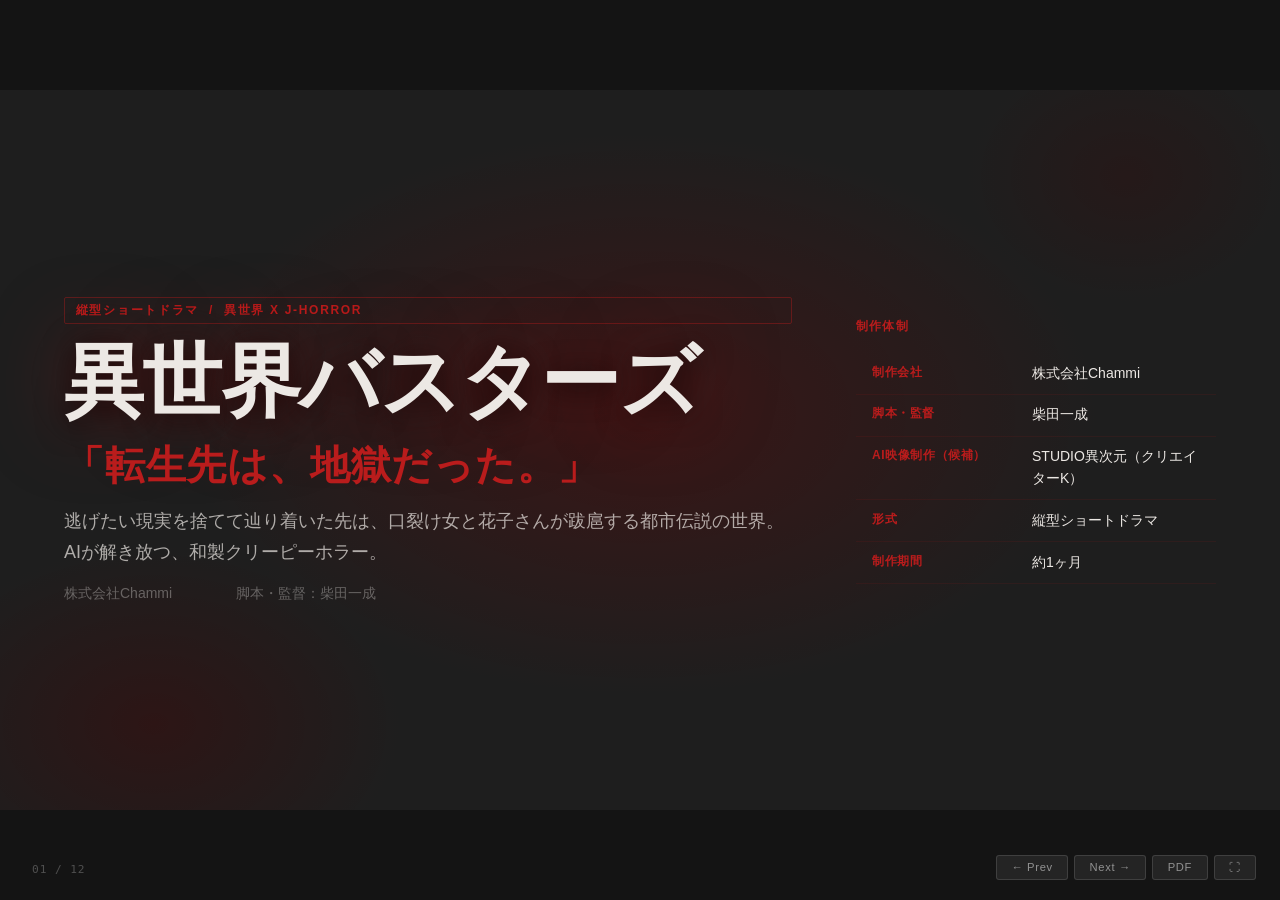
==== commit 6f2204fa: "update slides" ====
--- a/decks/02_isekai-busters/index.html
+++ b/decks/02_isekai-busters/index.html
@@ -11,27 +11,27 @@
     .char-table tbody td { font-weight: 700; color: var(--color-fg); }
 
     /* P4: YouTube市場事例カード */
-    .yt-mkt { display:flex; flex-direction:column; background:rgba(13,12,16,0.85); border:1px solid rgba(185,28,28,0.3); border-radius:6px; overflow:hidden; text-decoration:none; color:inherit; transition:border-color .2s; }
+    .yt-mkt { display:flex; flex-direction:column; background:rgba(44,44,44,0.9); border:1px solid rgba(185,28,28,0.3); border-radius:6px; overflow:hidden; text-decoration:none; color:inherit; transition:border-color .2s; }
     .yt-mkt:hover { border-color:rgba(185,28,28,0.75); }
-    .yt-mkt-thumb { position:relative; width:100%; padding-top:34%; background:#07060c; flex-shrink:0; }
+    .yt-mkt-thumb { position:relative; width:100%; padding-top:34%; background:#2c2c2c; flex-shrink:0; }
     .yt-mkt-thumb img { position:absolute; inset:0; width:100%; height:100%; object-fit:cover; }
     .yt-mkt-thumb .css-bg { position:absolute; inset:0; display:flex; flex-direction:column; align-items:center; justify-content:center; gap:.35rem; }
     .yt-mkt-thumb .yt-play { position:absolute; top:50%; left:50%; transform:translate(-50%,-50%); width:36px; height:36px; background:rgba(185,28,28,0.85); border-radius:50%; display:flex; align-items:center; justify-content:center; font-size:.9rem; color:#fff; pointer-events:none; }
     .yt-mkt-body { padding:.45rem .7rem .5rem; }
-    .yt-mkt-body .mc-num { font-size:.65rem; color:var(--color-accent); letter-spacing:.08em; display:block; margin-bottom:.15rem; text-transform:uppercase; }
-    .yt-mkt-body h3 { font-size:.82rem; font-weight:700; color:var(--color-fg); margin-bottom:.2rem; line-height:1.3; }
-    .yt-mkt-body p { font-size:.7rem; color:rgba(236,232,228,0.5); line-height:1.38; margin-bottom:.2rem; }
-    .yt-mkt-body .mc-stat { font-size:.68rem; color:#f87171; display:block; font-weight:600; }
+    .yt-mkt-body .mc-num { font-size:.8125rem; color:var(--color-accent); letter-spacing:.08em; display:block; margin-bottom:.15rem; text-transform:uppercase; }
+    .yt-mkt-body h3 { font-size:.875rem; font-weight:700; color:var(--color-fg); margin-bottom:.2rem; line-height:1.3; }
+    .yt-mkt-body p { font-size:.8125rem; color:rgba(236,232,228,0.7); line-height:1.38; margin-bottom:.2rem; }
+    .yt-mkt-body .mc-stat { font-size:.8125rem; color:#f87171; display:block; font-weight:600; }
 
     /* P7: 都市伝説キャラクター紹介カード */
-    .char-card { display:flex; flex-direction:column; background:rgba(10,8,14,0.85); border:1px solid rgba(185,28,28,0.22); border-radius:6px; overflow:hidden; }
+    .char-card { display:flex; flex-direction:column; background:rgba(44,44,44,0.9); border:1px solid rgba(185,28,28,0.22); border-radius:6px; overflow:hidden; }
     .cc-img { width:100%; height:120px; object-fit:cover; object-position:top center; display:block; }
     .cc-img-bg { width:100%; height:120px; display:flex; flex-direction:column; align-items:center; justify-content:center; gap:.2rem; flex-shrink:0; }
     .cc-body { padding:.45rem .6rem; display:flex; flex-direction:column; gap:.22rem; flex:1; }
     .cc-name { font-size:.92rem; font-weight:800; color:var(--color-fg); line-height:1.2; }
-    .cc-yomi { font-size:.62rem; color:var(--color-accent); letter-spacing:.1em; font-family:monospace; opacity:.8; }
-    .cc-desc { font-size:.68rem; color:rgba(236,232,228,0.48); line-height:1.45; }
-    .cc-role { font-size:.68rem; color:#fca5a5; line-height:1.4; border-left:2px solid rgba(185,28,28,0.5); padding-left:.4rem; margin-top:.1rem; }
+    .cc-yomi { font-size:.8125rem; color:var(--color-accent); letter-spacing:.1em; font-family:monospace; opacity:.8; }
+    .cc-desc { font-size:.8125rem; color:rgba(236,232,228,0.7); line-height:1.45; }
+    .cc-role { font-size:.8125rem; color:#fca5a5; line-height:1.4; border-left:2px solid rgba(185,28,28,0.5); padding-left:.4rem; margin-top:.1rem; }
 
     /* P7: キャラクターカード コンパクト化 */
     .char-grid .char-card { gap: .12rem; }
@@ -39,10 +39,10 @@
     .char-grid .cc-img-bg { height: 105px; gap: .1rem; }
     .char-grid .cc-img-bg span:first-child { font-size: 2.4rem !important; }
     .char-grid .cc-body   { padding: .25rem .4rem; gap: .12rem; }
-    .char-grid .cc-name   { font-size: .76rem; }
-    .char-grid .cc-yomi   { font-size: .53rem; }
-    .char-grid .cc-desc   { font-size: .6rem; line-height: 1.32; }
-    .char-grid .cc-role   { font-size: .6rem; line-height: 1.28; }
+    .char-grid .cc-name   { font-size: .875rem; }
+    .char-grid .cc-yomi   { font-size: .8125rem; }
+    .char-grid .cc-desc   { font-size: .8125rem; line-height: 1.32; }
+    .char-grid .cc-role   { font-size: .8125rem; line-height: 1.28; }
 
     /* P6: ベンチマーク映画ポスター */
     .bench-img { width:100%; height:160px; object-fit:cover; object-position:top; border-radius:4px; margin-bottom:var(--sp-xs); opacity:.9; display:block; }
@@ -50,7 +50,63 @@
     /* P11-P13: シーンビジュアル */
     .sc-img { height:105px; border-radius:4px 4px 0 0; display:flex; align-items:center; justify-content:center; margin-bottom:var(--sp-xs); overflow:hidden; position:relative; flex-shrink:0; }
     .sc-img-kanji { font-size:4rem; font-weight:900; opacity:.18; color:#b91c1c; font-family:Georgia,"Hiragino Mincho ProN",serif; pointer-events:none; user-select:none; }
-    .sc-img-label { position:absolute; bottom:6px; left:8px; font-size:.65rem; color:rgba(185,28,28,0.7); letter-spacing:.1em; font-family:monospace; }
+    .sc-img-label { position:absolute; bottom:6px; left:8px; font-size:.8125rem; color:rgba(185,28,28,0.7); letter-spacing:.1em; font-family:monospace; }
+
+    /* P6: 監督プロフィールレイアウト */
+    .dir-layout { display:grid; grid-template-columns:3fr 2fr; gap:var(--sp-md); flex:1; align-items:start; min-height:0; }
+    .dir-left { display:flex; flex-direction:column; gap:.35rem; }
+    .dir-title-row { display:flex; align-items:baseline; gap:.6rem; flex-wrap:wrap; }
+    .dir-label { font-size:.8125rem; color:var(--color-accent); letter-spacing:.1em; font-family:monospace; text-transform:uppercase; }
+    .dir-name { font-size:var(--text-xl); font-weight:800; color:var(--color-fg); line-height:1.1; }
+    .dir-bio { font-size:.8125rem; color:var(--color-muted); line-height:1.68; }
+    .dir-list { list-style:none; display:flex; flex-direction:column; gap:.11rem; border-top:1px solid var(--color-border); padding-top:.4rem; margin-top:.15rem; }
+    .dir-list li { display:grid; grid-template-columns:2.8rem 1fr 3.2rem; gap:.35rem; font-size:.8125rem; color:var(--color-muted); line-height:1.3; align-items:baseline; }
+    .dir-list li .dl-year { color:var(--color-accent); font-family:monospace; }
+    .dir-list li .dl-role { color:rgba(236,232,228,.55); text-align:right; }
+    .dir-right { display:flex; flex-direction:column; gap:var(--sp-xs); }
+    .dir-film { background:rgba(44,44,44,0.9); border:1px solid rgba(185,28,28,0.28); border-radius:6px; overflow:hidden; }
+    .dir-film-img { width:100%; height:126px; object-fit:cover; object-position:top center; display:block; opacity:.82; filter:grayscale(25%) contrast(1.05); }
+    .dir-film-body { padding:.4rem .55rem .45rem; }
+    .dir-film-body h3 { font-size:.875rem; font-weight:700; color:var(--color-fg); margin-bottom:.18rem; line-height:1.2; }
+    .dir-film-body p { font-size:.8125rem; color:var(--color-muted); line-height:1.46; }
+    .dir-film-body .dir-film-tag { font-size:.8125rem; color:var(--color-accent); font-weight:700; display:block; margin-top:.18rem; }
+
+    /* P8-P10: エピソードログ */
+    .ep-log { display:grid; grid-template-columns:1fr 1fr; gap:var(--sp-md); flex:1; min-height:0; }
+    .ep-col { display:flex; flex-direction:column; gap:.28rem; overflow:hidden; }
+    .ep-section-title { font-size:.875rem; letter-spacing:.1em; color:var(--color-accent); font-family:monospace; padding-bottom:.16rem; border-bottom:1px solid rgba(185,28,28,.25); margin-bottom:.04rem; }
+    .ep-item { display:flex; flex-direction:column; gap:.04rem; }
+    .ep-head { display:flex; gap:.35rem; align-items:baseline; }
+    .ep-num { color:var(--color-accent); font-family:monospace; font-size:.875rem; flex-shrink:0; font-weight:700; min-width:1.9rem; }
+    .ep-head-title { font-size:.8125rem; font-weight:700; color:var(--color-fg); line-height:1.2; }
+    .ep-text { font-size:.8125rem; color:var(--color-muted); line-height:1.38; padding-left:2.25rem; }
+    .ep-item.ep-death .ep-head-title { color:#fca5a5; }
+    .ep-item.ep-death .ep-num { color:#f87171; }
+    .ep-item.ep-death .ep-text { color:rgba(252,165,165,.65); }
+
+    /* ── PDF出力スケーリング修正 ──
+     * エンジンは印刷スライドを 254mm×142.875mm（≈ 960×540px @96dpi）に設定するが、
+     * コンテンツは 1280×720px 向けに設計されている。
+     * スライドを 1280×720px で保持し zoom:0.75 で縮小して印刷ページに収める。
+     * 960/1280 = 0.75
+     */
+    @media print {
+      .slide {
+        width:  1280px !important;
+        height: 720px  !important;
+        zoom:   0.75;
+      }
+    }
+
+    /* P8-P10: ストーリーカードグリッド（旧・削除可） */
+    .story-kicker { font-size:.8125rem; color:rgba(236,232,228,.55); letter-spacing:.05em; margin-top:0; }
+    .story-grid { display:grid; grid-template-columns:repeat(4,1fr); gap:.14rem; flex:1; align-items:start; overflow:hidden; }
+    .sc { background:rgba(255,255,255,.034); border:1px solid rgba(255,255,255,.07); border-radius:4px; padding:.16rem .24rem; display:flex; flex-direction:column; gap:.04rem; }
+    .sc.sc-death { background:rgba(120,20,20,.14); border-color:rgba(185,40,40,.44); }
+    .sc-ep { font-size:.8125rem; font-family:monospace; color:rgba(236,232,228,.55); line-height:1; }
+    .sc-title { font-size:.8125rem; font-weight:700; color:rgba(236,232,228,.92); line-height:1.2; }
+    .sc-body { font-size:.8125rem; color:rgba(236,232,228,.7); line-height:1.32; margin-top:.03rem; }
+    .sc-dead { font-size:.8125rem; color:#f87171; font-weight:700; margin-top:.05rem; }
   </style>
 </head>
 <body>
@@ -59,20 +115,39 @@
 
   <!-- ===== P1: 表紙 ===== -->
   <section class="slide slide-title is-active">
-    <span class="label">縦型ショートプラットフォーム &nbsp;/&nbsp; Original Horror Drama</span>
-    <h1>異世界バスターズ</h1>
-    <p class="catchcopy">「転生先は、地獄だった。」</p>
-    <p class="sub">逃げたい現実を捨てて辿り着いた先は、口裂け女と花子さんが跋扈する都市伝説の世界。<br>
-    AIが解き放つ、和製クリーピーホラー。</p>
-    <div class="title-footer">
-      <span>株式会社Chammi</span>
-      <span>脚本・監督：柴田一成</span>
+    <div style="display:grid; grid-template-columns:1fr 360px; gap:var(--sp-xl); width:100%; align-items:center; flex:1;">
+
+      <!-- 左：タイトルブロック -->
+      <div style="display:flex; flex-direction:column; gap:var(--sp-sm);">
+        <span class="label">縦型ショートドラマ &nbsp;/&nbsp; 異世界 x J-Horror</span>
+        <h1>異世界バスターズ</h1>
+        <p class="catchcopy">「転生先は、地獄だった。」</p>
+        <p class="sub">逃げたい現実を捨てて辿り着いた先は、口裂け女と花子さんが跋扈する都市伝説の世界。<br>
+        AIが解き放つ、和製クリーピーホラー。</p>
+        <div class="title-footer">
+          <span>株式会社Chammi</span>
+          <span>脚本・監督：柴田一成</span>
+        </div>
+      </div>
+
+      <!-- 右：制作体制 -->
+      <div style="display:flex; flex-direction:column; gap:var(--sp-sm); align-self:center;">
+        <p style="font-size:var(--text-xs); color:var(--color-accent); font-weight:var(--weight-bold); letter-spacing:.1em; text-transform:uppercase; margin:0;">制作体制</p>
+        <table class="prod-table">
+          <tr><td>制作会社</td><td>株式会社Chammi</td></tr>
+          <tr><td>脚本・監督</td><td>柴田一成</td></tr>
+          <tr><td>AI映像制作（候補）</td><td>STUDIO異次元（クリエイターK）</td></tr>
+          <tr><td>形式</td><td>縦型ショートドラマ</td></tr>
+          <tr><td>制作期間</td><td>約1ヶ月</td></tr>
+        </table>
+      </div>
+
     </div>
   </section>
 
 
   <!-- ===== P2: 企画意図 ===== -->
-  <section class="slide slide-content">
+  <section class="slide slide-content" style="background:#2e2e2e;">
     <div class="body">
       <h2>なぜ今、この作品か</h2>
       <div class="concept-box">
@@ -90,7 +165,7 @@
 
 
   <!-- ===== P3: 企画概要 ===== -->
-  <section class="slide slide-content" style="--sp-xl: 3rem">
+  <section class="slide slide-content" style="--sp-xl: 3rem; background:#2e2e2e;">
     <div class="body">
       <h2>主要キャラクター・あらすじ</h2>
       <p class="overview-text">SNSに流れる「エレベーターで異世界に行く方法」を見た7人が深夜2時に全国各地で同時実行。東京・千葉・熊本・盛岡・大阪・神奈川——バラバラだった見知らぬ男女が霧に包まれた無人の住宅街に転落。そこは日本の<span class="highlight">都市伝説キャラクターが跋扈する死の異世界</span>だった。次々と仲間を失いながら、SNS炎上中の女子大生・<strong>実咲季</strong>といじめられっ子の女子高生・<strong>綺星</strong>だけが元の世界への脱出を目指す。</p>
@@ -113,7 +188,7 @@
 
 
   <!-- ===== P4: AIホラー市場事例 ===== -->
-  <section class="slide slide-content" style="--sp-xl: 2rem">
+  <section class="slide slide-content" style="--sp-xl: 2rem; background:#2e2e2e;">
     <div class="body">
       <h2>AIホラーは既にバズっている——市場の証拠</h2>
       <div class="cols-2" style="gap: var(--sp-sm); flex: 1;">
@@ -174,7 +249,7 @@
 
 
   <!-- ===== P5: STUDIO異次元 ===== -->
-  <section class="slide slide-content" style="--sp-xl: 3rem">
+  <section class="slide slide-content" style="--sp-xl: 3rem; background:#2e2e2e;">
     <div class="body">
       <h2>AIクリエイター（予定）：STUDIO異次元</h2>
       <p class="overview-text">
@@ -211,42 +286,61 @@
   </section>
 
 
-  <!-- ===== P6: ベンチマーク ===== -->
-  <section class="slide slide-content">
-    <div class="body">
-      <h2>ホラーを知り尽くした監督が、AI縦型という新フォーマットに挑む。</h2>
-      <div class="cols-3" style="flex: 1;">
-        <div class="card card-blue" style="padding:0; overflow:hidden;">
-          <img class="bench-img" src="https://media.eiga.com/images/movie/53284/photo/335c94cbe7b949dc/640.jpg" alt="リアル鬼ごっこ 2008 キービジュアル">
-          <div style="padding: var(--sp-sm);">
-            <span class="badge" style="margin-bottom: var(--sp-xs);">監督作 / 参照元</span>
-            <h3>リアル鬼ごっこ</h3>
-            <p style="font-size: var(--text-sm);">2008／柴田一成 監督・脚本。山田悠介原作をスマッシュヒットに。「弱者が異常な世界で生き延びる」構造の原点。<span class="accent bold">→ 監督実績の証明</span></p>
-          </div>
-        </div>
-        <div class="card card-blue" style="padding:0; overflow:hidden;">
-          <img class="bench-img" src="https://media.themoviedb.org/t/p/w500/2C4osqxk83jtpwMMaLIF9C44PYs.jpg" alt="がっこうぐらし！ 2019 ポスター">
-          <div style="padding: var(--sp-sm);">
-            <span class="badge" style="margin-bottom: var(--sp-xs);">監督作 / 参照元</span>
-            <h3>がっこうぐらし！</h3>
-            <p style="font-size: var(--text-sm);">2019／柴田一成 監督・脚本。秋元康P、ラストアイドル主演。ゾンビ×学校×少女という本作と共鳴するテーマ。<span class="accent bold">→ ホラー×若者コンテンツへの適性を証明</span></p>
-          </div>
-        </div>
-        <div class="card card-blue" style="padding:0; overflow:hidden;">
-          <img class="bench-img" src="https://media.themoviedb.org/t/p/w500/2uazUZPpOs8dEPOJcdVmzcZ49KI.jpg" alt="世にも奇妙な物語 2023 キービジュアル">
-          <div style="padding: var(--sp-sm);">
-            <span class="badge badge-yellow" style="margin-bottom: var(--sp-xs);">参照フォーマット</span>
-            <h3>世にも奇妙な物語</h3>
-            <p style="font-size: var(--text-sm);">1990〜／フジテレビ。都市伝説・超常現象・社会的テーマを短編形式で30年以上愛される日本最長寿ホラー。<span class="accent bold">→ 1話完結・繰り返し見られるショートホラーの最高リファレンス</span></p>
-          </div>
-        </div>
+  <!-- ===== P6: 監督プロフィール ===== -->
+  <section class="slide slide-content" style="--sp-xl:1.5rem; background:#2e2e2e;">
+    <div class="body">
+      <h2 style="font-size:var(--text-xl); line-height:1.25;">和製ホラーのヒットメーカーが、AI縦型という新フォーマットに挑む。</h2>
+      <div class="dir-layout">
+
+        <!-- ── 左カラム：プロフィール＋作品リスト ── -->
+        <div class="dir-left">
+          <div class="dir-title-row">
+            <span class="dir-label">脚本・監督</span>
+            <span class="dir-name">柴田一成</span>
+          </div>
+          <p class="dir-bio">東京都出身。パイオニアLDC（現NBCユニバーサル・エンターテイメントジャパン）入社後、宣伝・制作職を経てフリーに。2002年、自身オリジナルのホラー『もうひとりいる』で監督デビュー（監修：清水崇）。プロデューサーとして『渋谷怪談』『姑獲鳥の夏』『蝉しぐれ』『魍魎の匣』など話題作を連続して手掛ける。2008年、山田悠介原作『リアル鬼ごっこ』を脚本・監督しスマッシュヒット。2019年、秋元康プロデュース・ラストアイドル主演の人気コミック実写化『がっこうぐらし！』を監督・脚本。その後も松竹イマーシブイベント演出やアイドルMV演出など手掛け、2021年には初小説を宝島社より上梓。</p>
+          <ul class="dir-list">
+            <li><span class="dl-year">2002</span><span>『もうひとりいる』</span><span class="dl-role">監督・脚本</span></li>
+            <li><span class="dl-year">2004</span><span>『渋谷怪談』</span><span class="dl-role">P・原案</span></li>
+            <li><span class="dl-year">2005</span><span>『姑獲鳥の夏』</span><span class="dl-role">P</span></li>
+            <li><span class="dl-year">2007</span><span>『魍魎の匣』</span><span class="dl-role">P</span></li>
+            <li><span class="dl-year">2008</span><span>『リアル鬼ごっこ』</span><span class="dl-role">監督・脚本</span></li>
+            <li><span class="dl-year">2010</span><span>『リアル鬼ごっこ2』</span><span class="dl-role">監督・脚本</span></li>
+            <li><span class="dl-year">2013</span><span>『生贄のジレンマ』</span><span class="dl-role">P</span></li>
+            <li><span class="dl-year">2015</span><span>『リアル鬼ごっこ』（園子温監督版）</span><span class="dl-role">P</span></li>
+            <li><span class="dl-year">2019</span><span>『がっこうぐらし！』</span><span class="dl-role">監督・脚本</span></li>
+          </ul>
+        </div>
+
+        <!-- ── 右カラム：参考作品2本 ── -->
+        <div class="dir-right">
+          <div class="dir-film">
+            <img class="dir-film-img" src="https://media.eiga.com/images/movie/53284/photo/335c94cbe7b949dc/640.jpg" alt="リアル鬼ごっこ 2008">
+            <div class="dir-film-body">
+              <span class="badge" style="margin-bottom:.25rem; font-size:.57rem;">監督・脚本</span>
+              <h3>『リアル鬼ごっこ』（2008）</h3>
+              <p>山田悠介原作をスマッシュヒットに導いた代表作。一般人が「名字」で選ばれ突然殺される側になる極限サバイバルホラー。「弱者が異常な世界で生き延びる」構造の原点。</p>
+              <span class="dir-film-tag">→ 和製ホラー×社会派テーマの実績</span>
+            </div>
+          </div>
+          <div class="dir-film">
+            <img class="dir-film-img" src="https://media.themoviedb.org/t/p/w500/2C4osqxk83jtpwMMaLIF9C44PYs.jpg" alt="がっこうぐらし！ 2019">
+            <div class="dir-film-body">
+              <span class="badge" style="margin-bottom:.25rem; font-size:.57rem;">監督・脚本</span>
+              <h3>『がっこうぐらし！』（2019）</h3>
+              <p>秋元康プロデュース、ラストアイドル主演の人気コミック実写化。ゾンビ×学校×少女というテーマが本作と直接共鳴する。</p>
+              <span class="dir-film-tag">→ ホラー×若者コンテンツ×IP実写化の適性を証明</span>
+            </div>
+          </div>
+        </div>
+
       </div>
     </div>
   </section>
 
 
   <!-- ===== P7: 都市伝説敵キャラクター紹介 ===== -->
-  <section class="slide slide-content" style="--sp-xl: 1.5rem">
+  <section class="slide slide-content" style="--sp-xl: 1.5rem; background:#2e2e2e;">
     <div class="body">
       <h2>都市伝説敵キャラクター紹介</h2>
       <div class="char-grid" style="display:grid; grid-template-columns:repeat(4,1fr); gap:.5rem; flex:1; align-items:start;">
@@ -333,134 +427,219 @@
   </section>
 
 
-  <!-- ===== P8: ストーリー① 現実〜異世界到着 ===== -->
-  <section class="slide slide-content" style="--sp-xl: 2.5rem">
-    <div class="body">
-      <h2>ストーリー全体構成 ① 現実世界〜異世界</h2>
+  <!-- ===== P8: ストーリー全体構成① 第1話〜第14話 ===== -->
+  <section class="slide slide-content" style="--sp-xl:2.5rem; background:#2e2e2e;">
+    <div class="body">
+      <h2>ストーリー全体構成 ① 現実世界〜異世界到着・最初の恐怖</h2>
       <div class="ep-log">
         <div class="ep-col">
           <div class="ep-section-title">現実世界・各人物の日常</div>
-          <div class="ep-item"><span class="ep-num">#1</span>実咲季の現実｜キャンパスでSNS炎上の誹謗中傷に一人で傷つく女子大生</div>
-          <div class="ep-item"><span class="ep-num">#2</span>富樫の現実｜千葉で派遣先に頭を下げながら「死ね」と言われ電柱を蹴る</div>
-          <div class="ep-item"><span class="ep-num">#3</span>怜未の現実｜熊本の裏通りでつまらなそうにスマホをいじる立ちんぼ</div>
-          <div class="ep-item"><span class="ep-num">#4</span>野上の現実｜盛岡の公園で缶ビールを飲みながら会社に行ったふりをする</div>
-          <div class="ep-item"><span class="ep-num">#5</span>綺星の現実｜高校トイレで頭から水をかけられ無言で耐えるいじめられっ子</div>
-          <div class="ep-item"><span class="ep-num">#6</span>今田の現実｜大阪の車内で「いいねも登録者も増えない」と天井を見つめる</div>
-          <div class="ep-item"><span class="ep-num">#7</span>界人の現実｜神奈川でオカルト誌の原稿「ヤバい間取り」をPCに打ち込む</div>
-          <div class="ep-section-title">SNS発見</div>
-          <div class="ep-item"><span class="ep-num">#8</span>深夜のSNS｜実咲季が「一緒に異世界に行ってみませんか？」投稿を発見</div>
-          <div class="ep-item"><span class="ep-num">#9</span>連鎖する衝動｜富樫・怜未・野上・綺星・今田・界人が次々と同じ投稿に辿り着く</div>
-          <div class="ep-item"><span class="ep-num">#10</span>エレベーターの手順｜「4→2→6→2→10→5。決行は深夜2時」</div>
+          <div class="ep-item">
+            <div class="ep-head"><span class="ep-num">#1</span><span class="ep-head-title">「実咲季、炎上中」</span></div>
+            <div class="ep-text">SNS炎上中の女子大生・真田実咲季（20）。取り巻きABと颯爽とキャンパスを歩きながら、自分のXへの誹謗中傷には「ヘーキ」と強がる。しかし校舎の影で一人、罵詈雑言の嵐を見てスマホに向かって「くっそムカツク！」と叫ぶ。</div>
+          </div>
+          <div class="ep-item">
+            <div class="ep-head"><span class="ep-num">#2</span><span class="ep-head-title">「富樫、電柱を蹴る」</span></div>
+            <div class="ep-text">千葉・木更津。スーツ姿で電話しながら「すぐ戻ります！」とペコペコ歩く富樫寛也（27）。電話を切ると「死ねってなんだよ！」と電柱を蹴り続ける。派遣先に怒鳴られ続ける非正規の男の怒りが滲む。</div>
+          </div>
+          <div class="ep-item">
+            <div class="ep-head"><span class="ep-num">#3</span><span class="ep-head-title">「怜未、路上に立つ」</span></div>
+            <div class="ep-text">熊本・繁華街の裏通り。夜、まばらに立つ女たちの一人・柏木怜未（22）。コロナで仕事を失い、今はここに立つ。つまらなそうにスマホをいじりながら、通り過ぎる人々を眺めている。</div>
+          </div>
+          <div class="ep-item">
+            <div class="ep-head"><span class="ep-num">#4</span><span class="ep-head-title">「野上、公園で嘘をつく」</span></div>
+            <div class="ep-text">岩手・盛岡の公園。会社に行ったふりをして缶ビールを飲む野上健一（30）。スーツ姿でベンチに寝そべり、パワハラ上司への不満を誰もいない公園に吐き出す。夜、スマホの通知に怯えながら缶を開ける。</div>
+          </div>
+          <div class="ep-item">
+            <div class="ep-head"><span class="ep-num">#5</span><span class="ep-head-title">「綺星、トイレで耐える」</span></div>
+            <div class="ep-text">東京の高校。トイレの個室に隠れてコンビニのおにぎりを食べる只野綺星（17）。外から生徒たちの嘲笑が聞こえ、頭から水をかけられる。びしょ濡れになりながらも無言で耐え続ける姿。</div>
+          </div>
+          <div class="ep-item">
+            <div class="ep-head"><span class="ep-num">#6</span><span class="ep-head-title">「今田、誰も見ていない」</span></div>
+            <div class="ep-text">大阪・難波。路駐した車の中でスマホに向かって「ひろちゃんネル」を一人で撮影する今田紘明（19）。「いいねとチャンネル登録よろしくです」と言いながら確認するが、いいねも登録者もまったく増えない。ため息をついてシートを倒す。</div>
+          </div>
+          <div class="ep-item">
+            <div class="ep-head"><span class="ep-num">#7</span><span class="ep-head-title">「界人、怪談を書く」</span></div>
+            <div class="ep-text">神奈川・藤沢。オカルト誌のバイトライター・岸界人（21）がPCに向かい「ほんとにあった間取りがヤバい部屋！」の原稿を書いている。棚にはオカルト系ムックが並ぶ。資料を読み込みながら、深夜に一人黙々と怪談を書き続ける。</div>
+          </div>
         </div>
         <div class="ep-col">
-          <div class="ep-section-title">深夜実行</div>
-          <div class="ep-item"><span class="ep-num">#11</span>ビル探し｜実咲季が10階以上のエレベーターを求めて都内を歩き回る</div>
-          <div class="ep-item"><span class="ep-num">#12</span>乗り込む｜薄汚いビルの古びたエレベーター、ぎしぎしと軋む音</div>
-          <div class="ep-item"><span class="ep-num">#13</span>手順実行｜4→2→6→2→10→5。照明が明滅する中ボタンを押し続ける</div>
-          <div class="ep-item"><span class="ep-num">#14</span>白い手｜「やっぱあり得ない」と苦笑した瞬間、閉じる扉に白い手が</div>
-          <div class="ep-item"><span class="ep-num">#15</span>10階へ｜1階を押したのにエレベーターが上昇。後ろの女が口元でニタリ</div>
-          <div class="ep-item"><span class="ep-num">#16</span>扉が開く｜10階。飛び出した先に広がるのは——霧に包まれた異世界</div>
-          <div class="ep-section-title">異世界到着・自己紹介</div>
-          <div class="ep-item"><span class="ep-num">#17</span>集結｜霧の中から7人が次々と現れる。「うそだろ？」「ほんまに異世界？」</div>
-          <div class="ep-item"><span class="ep-num">#18</span>自己紹介｜電波なし・スマホ圏外。場所もバラバラだった7人、初めて顔を合わせる</div>
-        </div>
-      </div>
-    </div>
-  </section>
-
-
-  <!-- ===== P9: ストーリー② 都市伝説との遭遇〜廃校 ===== -->
-  <section class="slide slide-content" style="--sp-xl: 2.5rem">
-    <div class="body">
-      <h2>ストーリー全体構成 ② 都市伝説との遭遇</h2>
+          <div class="ep-section-title">SNS発見〜異世界への扉</div>
+          <div class="ep-item">
+            <div class="ep-head"><span class="ep-num">#8</span><span class="ep-head-title">「深夜のSNS」</span></div>
+            <div class="ep-text">夜。実咲季がスマホのタイムラインを眺めていると「一緒に異世界に行ってみませんか？」という投稿が目に留まる。「ばかばかしい」と思いながらも、「成功したらみんなで向こうの世界で会いましょう！」という言葉に手が止まる。</div>
+          </div>
+          <div class="ep-item">
+            <div class="ep-head"><span class="ep-num">#9</span><span class="ep-head-title">「七人、引き寄せられる」</span></div>
+            <div class="ep-text">富樫・怜未・野上・綺星・今田・界人が、それぞれ別々の場所で同じSNS投稿を見つける。「一緒に異世界に行ってみませんか？」——閉塞した日常の中で、七人それぞれが画面をタップする。</div>
+          </div>
+          <div class="ep-item">
+            <div class="ep-head"><span class="ep-num">#10</span><span class="ep-head-title">「エレベーターの手順」</span></div>
+            <div class="ep-text">スマホに映し出される手順。「10階以上のビルのエレベーターを探し、一人で乗ること。4階→2階→6階→2階→10階→5階の順にボタンを押す。5階で若い女が乗ってきても話しかけるな。1階を押せ。決行は深夜2時」。七人が画面を凝視する。</div>
+          </div>
+          <div class="ep-item">
+            <div class="ep-head"><span class="ep-num">#11</span><span class="ep-head-title">「ビルを探して」</span></div>
+            <div class="ep-text">昼間、実咲季が都内のビル街を歩き回る。10階以上のエレベーターを求めて。セキュリティゲートのビル、8階までしかないビル——を転々とし、ようやく薄汚れた10階建てのビルを見つける。</div>
+          </div>
+          <div class="ep-item">
+            <div class="ep-head"><span class="ep-num">#12</span><span class="ep-head-title">「深夜二時、乗り込む」</span></div>
+            <div class="ep-text">日が変わり、薄汚いビルに戻ってきた実咲季。入口を入り、エレベーター前に立つ。「上がる」ボタンを押すと、ごうんという鈍い音と共に扉が開く。ぎしぎしと金属が軋む古い箱の中に、意を決して乗り込む。</div>
+          </div>
+          <div class="ep-item">
+            <div class="ep-head"><span class="ep-num">#13</span><span class="ep-head-title">「手順実行、4→2→6→2→10→5」</span></div>
+            <div class="ep-text">接触不良の照明が明滅するエレベーター内。震える手で4階、2階、6階、2階、10階とボタンを押す実咲季。表示が上がり下がりする中、「やっぱあり得ないよね。ばっかみたい」と自嘲する——その瞬間、閉じかけた扉に白い手が。</div>
+          </div>
+          <div class="ep-item">
+            <div class="ep-head"><span class="ep-num">#14</span><span class="ep-head-title">「白い手と、ニタリ」</span></div>
+            <div class="ep-text">白い手が扉を押し開き、俯いた長い髪の女がすっと乗り込み実咲季の背後に立つ。1階を押すが表示は上昇。10階で扉が開く——ぼんやりと暗いフロア。恐る恐る後ろを向くと、女の口元がにーっと笑っている。「やあっ！」と飛び出す実咲季。</div>
+          </div>
+        </div>
+      </div>
+    </div>
+  </section>
+
+
+  <!-- ===== P9: ストーリー全体構成② 第15話〜第28話 ===== -->
+  <section class="slide slide-content" style="--sp-xl:2.5rem; background:#2e2e2e;">
+    <div class="body">
+      <h2>ストーリー全体構成 ② 異世界突入〜廃校立てこもり・死者の群れ</h2>
       <div class="ep-log">
         <div class="ep-col">
-          <div class="ep-section-title">老婆エンカウンター</div>
-          <div class="ep-item"><span class="ep-num">#19</span>民家訪問｜インターホンを鳴らすと老婆が無言で見つめる</div>
-          <div class="ep-item"><span class="ep-num">#20</span>同じ老婆｜向かいの民家を訪ねると——またあの老婆が。一同逃走</div>
-          <div class="ep-item"><span class="ep-num">#21</span>追跡｜老婆が異常なスピードで追いかけてくる。綺星の首を絞める</div>
-          <div class="ep-item"><span class="ep-num">#22</span>投げ飛ばし｜野上が老婆を掴んで投げ飛ばし、全員で走って脱出</div>
-          <div class="ep-section-title">口裂け女エンカウンター</div>
-          <div class="ep-item"><span class="ep-num">#23</span>赤いコートの女｜逃げてきた実咲季が長身の女にぶつかる</div>
-          <div class="ep-item"><span class="ep-num">#24</span>マスクを外せ｜「よく聞こえない、マスクとって」——外れた顔は裂けていた</div>
-          <div class="ep-item"><span class="ep-num">#25</span>包丁｜出刃包丁を振り上げた口裂け女の一撃。今田の頬をかすめて木に刺さる</div>
-          <div class="ep-section-title">テケテケ出現</div>
-          <div class="ep-item"><span class="ep-num">#26</span>這う少女｜角から腹を裂いて内臓を引きずった女子高生が這い出てくる</div>
-          <div class="ep-item"><span class="ep-num">#27</span>食いちぎり｜助けようとした野上の鼻を少女が食いちぎる</div>
-          <div class="ep-item"><span class="ep-num">#28</span>野上の死｜少女が野上の腹を手で切り裂く。富樫に血が降りかかる</div>
+          <div class="ep-section-title">異世界到着〜都市伝説との遭遇</div>
+          <div class="ep-item">
+            <div class="ep-head"><span class="ep-num">#15</span><span class="ep-head-title">「霧の異世界へ」</span></div>
+            <div class="ep-text">エレベーターから飛び出した実咲季の目の前に広がるのは、暗いフロアではなく曇天の霧に包まれた世界。振り返るとエレベーターは消えている。「まっ……マジで？」茫然とする実咲季の前に、霧の中から次々と人が現れる。</div>
+          </div>
+          <div class="ep-item">
+            <div class="ep-head"><span class="ep-num">#16</span><span class="ep-head-title">「七人、初対面」</span></div>
+            <div class="ep-text">富樫、怜未、野上、今田、綺星、界人が次々と霧の中から出てくる。「うそだろ？」「ほんまに異世界？」全員スマホは圏外。深夜2時のはずが昼間になっている。郊外のニュータウンのような場所に佇む七人が互いを見つめる。</div>
+          </div>
+          <div class="ep-item">
+            <div class="ep-head"><span class="ep-num">#17</span><span class="ep-head-title">「自己紹介と、ここはどこ」</span></div>
+            <div class="ep-text">七人が自己紹介する。東京・千葉・熊本・盛岡・大阪・神奈川——それぞれ別の場所でエレベーターに乗った。人の気配がまったくない街。「誰か訪ねてみよう」と野上が一軒家のインターホンを押す。</div>
+          </div>
+          <div class="ep-item">
+            <div class="ep-head"><span class="ep-num">#18</span><span class="ep-head-title">「同じ老婆が二軒から」</span></div>
+            <div class="ep-text">インターホンを押すと老婆が無言で見つめてくる。不気味に思い向かいの民家へ——またあの老婆が顔を出す。「え？どういうこと？」一同が困惑した次の瞬間、老婆が異常なスピードで追いかけてくる。「走って！」</div>
+          </div>
+          <div class="ep-item">
+            <div class="ep-head"><span class="ep-num">#19</span><span class="ep-head-title">「老婆、綺星の首を絞める」</span></div>
+            <div class="ep-text">猛スピードで迫る老婆が最後尾の綺星に飛び掛かり首を絞める。みなが戻って老婆を引き剥がすが、何度はがされても向かってくる。野上が老婆を掴んで渾身の力で投げ飛ばし、「逃げて！」と叫ぶ。全員が走り出す。</div>
+          </div>
+          <div class="ep-item">
+            <div class="ep-head"><span class="ep-num">#20</span><span class="ep-head-title">「口裂け女、マスクを外す」</span></div>
+            <div class="ep-text">逃げてきた実咲季が赤いコートの長身の女にぶつかる。「すいません、最寄り駅はどこですか？」女はマスクの下でもごもごと答える。「よく聞こえない、マスクとってくれますか」——女がマスクを外した瞬間、裂けた口が現れる。</div>
+          </div>
+          <div class="ep-item">
+            <div class="ep-head"><span class="ep-num">#21</span><span class="ep-head-title">「包丁が飛ぶ」</span></div>
+            <div class="ep-text">出刃包丁を振り上げ切りかかってくる口裂け女。「やあああ」と全員逃げ出す。女は走らずに包丁を思い切り投げつけ、今田の頬をかすめて木に突き刺さる。「ひえっ」と腰が抜ける今田。口裂け女はマスクをかけ直してゆっくり去る。</div>
+          </div>
         </div>
         <div class="ep-col">
-          <div class="ep-section-title">人面犬出現</div>
-          <div class="ep-item"><span class="ep-num">#29</span>わんっ｜野上の死体の傍に犬コスプレの男が四つん這いで出現、一同腰を抜かす</div>
-          <div class="ep-section-title">廃校へ</div>
-          <div class="ep-item"><span class="ep-num">#30</span>廃校発見｜綺星が「あそこ、学校があります」と指さす</div>
-          <div class="ep-item"><span class="ep-num">#31</span>立てこもり｜校門・校舎の扉を閉め、窓を閉め、バリケードを構築</div>
-          <div class="ep-item"><span class="ep-num">#32</span>都市伝説解説｜界人「学校は都市伝説が生まれる場所」</div>
-          <div class="ep-section-title">コンビニ買い出し</div>
-          <div class="ep-item"><span class="ep-num">#33</span>食料調達｜近くのコンビニへ。棚には商品が並ぶ——この世界は同じ構造</div>
-          <div class="ep-item"><span class="ep-num">#34</span>縋りつく死者｜コンビニ奥から死者が出現。外にも群れ。野上の姿も</div>
-          <div class="ep-item"><span class="ep-num">#35</span>死者の正体｜界人「この世界で死んだ者たちが救いを求めて群がってくる」</div>
-          <div class="ep-item"><span class="ep-num">#36</span>撤収｜富樫がモップで死者を突き放し、校門内に逃げ込む</div>
-        </div>
-      </div>
-    </div>
-  </section>
-
-
-  <!-- ===== P10: ストーリー③ メリーさん〜ラスト ===== -->
-  <section class="slide slide-content" style="--sp-xl: 2.5rem">
-    <div class="body">
-      <h2>ストーリー全体構成 ③ メリーさん〜ラスト</h2>
+          <div class="ep-section-title">テケテケ〜廃校〜コンビニ</div>
+          <div class="ep-item">
+            <div class="ep-head"><span class="ep-num">#22</span><span class="ep-head-title">「腹の裂けた女子高生」</span></div>
+            <div class="ep-text">前方の角から、腹を裂いて内臓を引きずったセーラー服の女子高生が両手で這い出てくる。「大丈夫？」と駆け寄った野上が顔を近づけた瞬間、少女が野上の鼻を食いちぎる。「ぎゃああ」全員が将棋倒しになってへたり込む。</div>
+          </div>
+          <div class="ep-item ep-death">
+            <div class="ep-head"><span class="ep-num">#23</span><span class="ep-head-title">「野上が死ぬ」</span></div>
+            <div class="ep-text">鼻を食いちぎられた野上に少女が飛びつき、腹を手で切り裂く。どさりと倒れ動かなくなる野上。野上が吐いた血が富樫にかかる。さらにその傍に犬コスプレの男が四つん這いで現れ「わんっ！」と吠える。「うわあああ」と全員が悲鳴を上げ走り出す。💀</div>
+          </div>
+          <div class="ep-item">
+            <div class="ep-head"><span class="ep-num">#24</span><span class="ep-head-title">「廃校に立てこもる」</span></div>
+            <div class="ep-text">綺星が指さした先に廃校の校舎。校門を閉め、校舎の窓・扉を全部施錠し、バリケードを組む。電気も水道も通っていることを確認。「当分ここは安全だよ」と実咲季が言うが、界人は「学校は都市伝説が生まれる場所だから心配で」と呟く。</div>
+          </div>
+          <div class="ep-item">
+            <div class="ep-head"><span class="ep-num">#25</span><span class="ep-head-title">「界人の都市伝説講義」</span></div>
+            <div class="ep-text">「ここは都市伝説で出来た世界だ」と界人が説明を始める。老婆、口裂け女、テケテケ（半身の女子高生）、人面犬——全部日本の都市伝説のキャラクターだ。「この世界で死ぬと死者になってしまう」と。「そんな……」一同が絶句する。</div>
+          </div>
+          <div class="ep-item">
+            <div class="ep-head"><span class="ep-num">#26</span><span class="ep-head-title">「コンビニ買い出し作戦」</span></div>
+            <div class="ep-text">食料が必要だと気づく一同。学校の隣に見えるコンビニへ向かうことに。女性陣がコンビニの中に入り、男性陣が外で警備。「この世界は構造が同じだから食べ物はある」という界人の言葉通り、棚に商品が並んでいる。</div>
+          </div>
+          <div class="ep-item">
+            <div class="ep-head"><span class="ep-num">#27</span><span class="ep-head-title">「コンビニに死者が現れる」</span></div>
+            <div class="ep-text">食料を集める三人の前に、コンビニ奥から目と口を大きく開けた女が飛び出してくる。続いて窓の外にも人々がゆらゆらと近づいてくる——その中に、死んだはずの野上の姿が。「の、野上さん」界人が呟く。</div>
+          </div>
+          <div class="ep-item">
+            <div class="ep-head"><span class="ep-num">#28</span><span class="ep-head-title">「死者の群れと撤収」</span></div>
+            <div class="ep-text">死者が「お゙お゙お゙」と叫びながら縋りついてくる。方々から増え続ける群れ、さらに口裂け女も接近してくる。富樫がモップで野上を突き放しながら活路を作り、「行くで！」の今田の声で一同が学校へ向かって走り出す。</div>
+          </div>
+        </div>
+      </div>
+    </div>
+  </section>
+
+
+  <!-- ===== P10: ストーリー全体構成③ 第29話〜第40話 ===== -->
+  <section class="slide slide-content" style="--sp-xl:2.5rem; background:#2e2e2e;">
+    <div class="body">
+      <h2>ストーリー全体構成 ③ メリーさん〜花子さん〜最後の脱出</h2>
       <div class="ep-log">
         <div class="ep-col">
-          <div class="ep-section-title">メリーさん登場</div>
-          <div class="ep-item"><span class="ep-num">#37</span>着信｜今田のスマホにメッセージ「いま、がっこうのまえ」——差出人：Mary</div>
-          <div class="ep-item"><span class="ep-num">#38</span>迫る｜「いま、こうしゃのなか」——電波がないはずなのに</div>
-          <div class="ep-item"><span class="ep-num">#39</span>うしろ｜「いま……うしろ」。界人の「振り返っちゃだめ！」が間に合わず</div>
-          <div class="ep-item"><span class="ep-num">#40</span>今田の死｜首が一回転して絶命。プラスチックの顔の人形少女が消える</div>
-          <div class="ep-section-title">怜未・富樫の死</div>
-          <div class="ep-item"><span class="ep-num">#41</span>逃走｜パニックになった怜未が飛び出し行方不明に</div>
-          <div class="ep-item"><span class="ep-num">#42</span>大女（カシマレイコ）出現｜白い着物の巨大な女が怜未を壁に叩きつけて殺害</div>
-          <div class="ep-item"><span class="ep-num">#43</span>富樫の怒り｜「毎日パワハラしやがって！」——大女にハンマーで反撃</div>
-          <div class="ep-item"><span class="ep-num">#44</span>大女打倒｜3人がかりでついに大女を倒す</div>
-          <div class="ep-item"><span class="ep-num">#45</span>メリーの一刺し｜富樫の死角からメリーがナイフを後頭部に。富樫絶命</div>
-          <div class="ep-section-title">メリー撃破・脱出決意</div>
-          <div class="ep-item"><span class="ep-num">#46</span>3人がかり｜実咲季・界人・綺星がメリーの逃げ場を塞ぎスコップで撃破</div>
-          <div class="ep-item"><span class="ep-num">#47</span>死者の侵入｜今田・怜未の死者が校門を開け死者の群れが侵入</div>
-          <div class="ep-item"><span class="ep-num">#48</span>脱出決意｜綺星「ビル街には10階建てもある。異世界のエレベーターを試そう」</div>
+          <div class="ep-section-title">メリーさん〜カシマレイコ〜富樫の死</div>
+          <div class="ep-item">
+            <div class="ep-head"><span class="ep-num">#29</span><span class="ep-head-title">「メリーさんからの着信」</span></div>
+            <div class="ep-text">廃校に戻った一同。圏外なのに今田のスマホが鳴る——「いま、がっこうのまえ」差出人「Mary」。再び「いま、こうしゃのなか」。全員戦慄。</div>
+          </div>
+          <div class="ep-item ep-death">
+            <div class="ep-head"><span class="ep-num">#30</span><span class="ep-head-title">「振り返ってはいけない」</span></div>
+            <div class="ep-text">「いま……うしろ」。界人の警告も間に合わず今田が振り返り——首が一回転。プラスチックの人形少女・メリーが「きゃっきゃ」と消える。💀</div>
+          </div>
+          <div class="ep-item">
+            <div class="ep-head"><span class="ep-num">#31</span><span class="ep-head-title">「怜未が逃げる」</span></div>
+            <div class="ep-text">怜未が「もうやだ！」とバリケードを崩して飛び出す。廊下に出ると姿はすでに消え、奇妙な物音だけが響く。</div>
+          </div>
+          <div class="ep-item ep-death">
+            <div class="ep-head"><span class="ep-num">#32</span><span class="ep-head-title">「カシマレイコ登場」</span></div>
+            <div class="ep-text">富樫が目にしたのは——白い着物の巨大な女が怜未を壁に叩きつける光景。怜未は事切れ、両手には今田の死体も。💀</div>
+          </div>
+          <div class="ep-item">
+            <div class="ep-head"><span class="ep-num">#33</span><span class="ep-head-title">「大女との死闘」</span></div>
+            <div class="ep-text">スコップやハンマーで大女に立ち向かう三人。富樫のハンマーが命中、馬乗りで「パワハラしやがって！」と叩き続け動かなくなる。</div>
+          </div>
+          <div class="ep-item ep-death">
+            <div class="ep-head"><span class="ep-num">#34</span><span class="ep-head-title">「富樫、後ろから刺される」</span></div>
+            <div class="ep-text">倒れたはずのメリーが背後から接近。「危ない！」も間に合わず——ナイフが富樫の後頭部に。「うそ……」実咲季の顔が青ざめる。💀</div>
+          </div>
         </div>
         <div class="ep-col">
-          <div class="ep-section-title">口裂け女との死闘・界人の死</div>
-          <div class="ep-item"><span class="ep-num">#49</span>逃走開始｜3人がベランダから避難はしごで脱出、街を走る</div>
-          <div class="ep-item"><span class="ep-num">#50</span>さとる着信｜スマホにメッセージ。遅すぎるさとる</div>
-          <div class="ep-item"><span class="ep-num">#51</span>犬男の遠吠え｜犬男に見つかり、死者が四方から押し寄せる</div>
-          <div class="ep-item"><span class="ep-num">#52</span>口裂け女再来｜街で口裂け女が再出現、界人が胸を刺される</div>
-          <div class="ep-item"><span class="ep-num">#53</span>綺星が掴む｜口裂け女の腕に飛びつく綺星。吹き飛ばされながら時間を稼ぐ</div>
-          <div class="ep-item"><span class="ep-num">#54</span>界人の最後｜「行って！絶対、元の世界に戻って！」——口裂け女を押さえたまま絶命</div>
-          <div class="ep-item"><span class="ep-num">#55</span>包丁が背中に｜投げられた包丁が綺星の背中に——ポーチに刺さり命拾い</div>
-          <div class="ep-section-title">エレベーター再挑戦</div>
-          <div class="ep-item"><span class="ep-num">#56</span>たどり着く｜消火器で死者を散らし、実咲季が綺星を背負ってビルへ</div>
-          <div class="ep-item"><span class="ep-num">#57</span>手順再実行｜4→2→6→2→10→5。今度は2人で</div>
-          <div class="ep-item"><span class="ep-num">#58</span>花子（大人版）登場｜5階で扉が開き、成長した花子が乗り込んでくる</div>
-          <div class="ep-item"><span class="ep-num">#59</span>さとるの答え｜「あわせかがみ」</div>
-          <div class="ep-item"><span class="ep-num">#60</span>鏡を割る｜車椅子用の鏡をスコップで割り、破片を2人で合わせる</div>
-          <div class="ep-item"><span class="ep-num">#61</span>花子苦悶｜花子が叫び声を上げ、10階の扉が開く——ホワイトアウト</div>
-          <div class="ep-section-title">新たな異世界へ（END）</div>
-          <div class="ep-item"><span class="ep-num">#62</span>森の入口｜「KEEP OUT」の看板。サイレンヘッドが不気味に鳴り響く</div>
-          <div class="ep-item"><span class="ep-num">#63</span>米国都市伝説｜スレンダーマン・フラットウッズ・キラークラウンに囲まれる</div>
-          <div class="ep-item"><span class="ep-num">#64–66</span>二人の覚悟｜「元に戻りたくなかった」「じゃ、いくよ！」スコップを振り上げ、新たな戦いへ——<span class="accent bold">END</span></div>
-          <div class="ep-item"><span class="ep-num">#67–68</span>エンドロール後｜次の犠牲者へ。ループするホラー</div>
-        </div>
-      </div>
-    </div>
-  </section>
-
-
-  <!-- ===== P11: 切り抜き要素（全8シーン） ===== -->
-  <section class="slide slide-content" style="--sp-xl: 2rem">
-    <div class="body">
-      <h2>切り抜き要素——全8シーン</h2>
-      <div style="display:grid; grid-template-columns:repeat(4,1fr); gap:var(--sp-sm); flex:1; align-items:start;">
+          <div class="ep-section-title">脱出〜界人の死〜エンド</div>
+          <div class="ep-item">
+            <div class="ep-head"><span class="ep-num">#35</span><span class="ep-head-title">「メリー撃破、脱出を決意」</span></div>
+            <div class="ep-text">三人がかりでメリーのプラスチックの頭を叩き潰す。だが校庭には死者の群れが流れ込んでくる。「もう逃げるしかない」。</div>
+          </div>
+          <div class="ep-item">
+            <div class="ep-head"><span class="ep-num">#36</span><span class="ep-head-title">「さとるの遅すぎる返事」</span></div>
+            <div class="ep-text">夜明けの街を走る三人。「さとる」から「いま、がっこうのまえ」——「今頃おっそいし！」。その瞬間犬男が遠吠えし死者が集まり始める。</div>
+          </div>
+          <div class="ep-item">
+            <div class="ep-head"><span class="ep-num">#37</span><span class="ep-head-title">「口裂け女、最後の死闘」</span></div>
+            <div class="ep-text">口裂け女が再び出現、包丁を抜き突進。実咲季がスコップで受け止める中、界人の胸に別の包丁が——「かっ！」。綺星も吹き飛ばされる。</div>
+          </div>
+          <div class="ep-item ep-death">
+            <div class="ep-head"><span class="ep-num">#38</span><span class="ep-head-title">「界人の最後」</span></div>
+            <div class="ep-text">瀕死の界人が口裂け女を押さえ叫ぶ——「行って！絶対元の世界に戻って！」。包丁が綺星の背に刺さるがポーチで命拾い。二人の後ろで断末魔が響く。💀</div>
+          </div>
+          <div class="ep-item">
+            <div class="ep-head"><span class="ep-num">#39</span><span class="ep-head-title">「最後のエレベーター」</span></div>
+            <div class="ep-text">消火器で死者を散らしビルへ。4→2→6→2→10→5。「一人で乗らなきゃ」「学校で誰にも認識されてなかったから大丈夫です」「なにその理屈」と笑い合う。</div>
+          </div>
+          <div class="ep-item">
+            <div class="ep-head"><span class="ep-num">#40</span><span class="ep-head-title">「転生先は、別の地獄だった」</span></div>
+            <div class="ep-text">5階の扉が開き、乗り込んできたのは成長した花子（大人版）。さとるのメッセージが届く——「あわせかがみ」。エレベーターの鏡をスコップで割り、破片を二人で合わせる。花子が叫び声を上げ10階の扉が開く——ホワイトアウト。目を覚ますと、森の入口に「KEEP OUT」の看板。サイレンヘッドの不気味な音。アメリカの都市伝説キャラたちが二人を取り囲む。次の世界へー。スコップを振り上げ立ち向かう二人——<span style="color:#f87171;font-weight:700;">END</span></div>
+          </div>
+        </div>
+      </div>
+    </div>
+  </section>
+
+
+  <!-- ===== P11: 切り抜き要素（全6シーン） ===== -->
+  <section class="slide slide-content" style="--sp-xl: 2rem; background:#2e2e2e;">
+    <div class="body">
+      <h2>切り抜き要素——全6シーン</h2>
+      <div style="display:grid; grid-template-columns:repeat(3,1fr); gap:var(--sp-sm); flex:1; align-items:start;">
 
         <div class="scene-card" style="padding:.6rem .8rem; gap:.28rem;">
           <span style="font-size:.6rem; color:var(--color-accent); letter-spacing:.08em; font-family:monospace;">EP.#13–16 / ELEVATOR</span>
@@ -477,13 +656,6 @@
         </div>
 
         <div class="scene-card" style="padding:.6rem .8rem; gap:.28rem;">
-          <span style="font-size:.6rem; color:var(--color-accent); letter-spacing:.08em; font-family:monospace;">EP.#26–28 / TEKE-TEKE</span>
-          <span class="sc-title" style="font-size:.82rem;">テケテケが野上を食い殺す</span>
-          <p class="sc-body" style="font-size:.7rem;">腹の裂けた女子高生が這いながら迫り、野上の鼻を食いちぎる。AIの3D風表現でリアルとアンリアルの境界を攻める。</p>
-          <span class="sc-trigger" style="font-size:.65rem;">「AIでここまで描けるのか」という驚き。視覚的インパクト×グロテスク。</span>
-        </div>
-
-        <div class="scene-card" style="padding:.6rem .8rem; gap:.28rem;">
           <span style="font-size:.6rem; color:var(--color-accent); letter-spacing:.08em; font-family:monospace;">EP.#19–22 / LOOP OBĀCHAN</span>
           <span class="sc-title" style="font-size:.82rem;">二つの家から同じ老婆が出てくる</span>
           <p class="sc-body" style="font-size:.7rem;">インターホンを押すと老婆が無言で見つめる。向かいの家を訪ねると——また同じ老婆。そして異常なスピードで追いかけてくる。</p>
@@ -511,47 +683,69 @@
           <span class="sc-trigger" style="font-size:.65rem;">「実際に学校のトイレで試せる」都市伝説性。ビジュアルショックがショートに最適。</span>
         </div>
 
-        <div class="scene-card" style="padding:.6rem .8rem; gap:.28rem;">
-          <span style="font-size:.6rem; color:var(--color-accent); letter-spacing:.08em; font-family:monospace;">EP.#64–66 / FINAL RESOLVE</span>
-          <span class="sc-title" style="font-size:.82rem;">実咲季と綺星の最後の覚悟</span>
-          <p class="sc-body" style="font-size:.7rem;">「元のつらい世界に戻りたくなかった」「正直あたしも、心から戻りたいって世界じゃないし」——手を繋ぎ、スコップを振り上げ走り出す。</p>
-          <span class="sc-trigger" style="font-size:.65rem;">逃げ場のない現実と異世界の地獄が同等になる瞬間。「逃げることをやめた二人」が視聴者の共感を爆発させる。</span>
-        </div>
-
-      </div>
-    </div>
-  </section>
-
-
-  <!-- ===== P14: 制作体制 ===== -->
-  <section class="slide slide-content">
-    <div class="body">
-      <h2>制作体制</h2>
-      <div class="cols-2" style="flex: 1; align-items: start; gap: var(--sp-xl);">
-        <table class="prod-table">
-          <tr><td>制作会社</td><td>株式会社Chammi</td></tr>
-          <tr><td>脚本・監督</td><td>柴田一成</td></tr>
-          <tr><td>AI映像制作（候補）</td><td>STUDIO異次元（クリエイターK）</td></tr>
-          <tr><td>プラットフォーム</td><td>縦型ショートプラットフォーム</td></tr>
-          <tr><td>制作期間</td><td>約1ヶ月</td></tr>
-        </table>
-        <div style="display: flex; flex-direction: column; gap: var(--sp-md);">
-          <div>
-            <p class="overview-text" style="font-size: var(--text-xs); color: var(--color-accent); letter-spacing: .08em; text-transform: uppercase; font-weight: var(--weight-bold); margin-bottom: .4rem;">監督略歴 / 柴田一成</p>
-            <p class="overview-text">東京都出身。パイオニアLDC（現NBCユニバーサル）入社後フリーへ。2002年『もうひとりいる』で監督デビュー。山田悠介原作<span class="accent bold">『リアル鬼ごっこ』（2008）</span>脚本・監督でスマッシュヒット。<span class="accent bold">『がっこうぐらし！』（2019）</span>監督・脚本。プロデューサーとして『渋谷怪談』『姑獲鳥の夏』『魍魎の匣』等多数。</p>
-          </div>
-          <div>
-            <p class="overview-text" style="font-size: var(--text-xs); color: var(--color-accent); letter-spacing: .08em; text-transform: uppercase; font-weight: var(--weight-bold); margin-bottom: .4rem;">AI映像パートナー / STUDIO異次元</p>
-            <p class="overview-text"><span class="highlight">"No Actors. No Cameras. Just Code."</span><br>
-            SCP財団ベースのAI映画シリーズで159万回再生を記録。登録者5.8万人。WAIFF 2026 ファイナリスト。</p>
-            <div class="studio-links" style="margin-top: .4rem;">
-              <a href="https://creepy-theater.com" target="_blank">公式サイト: creepy-theater.com ↗</a>
-            </div>
-          </div>
-        </div>
-      </div>
-    </div>
-  </section>
+      </div>
+    </div>
+  </section>
+
+
+  <!-- ===== P12: J-ホラーの海外実績 ===== -->
+  <section class="slide slide-content" style="--sp-xl: 2rem; background: #2e2e2e;">
+    <div class="body">
+      <h2>J-ホラーの海外実績</h2>
+      <p style="font-size:var(--text-base); font-weight:700; color:var(--color-fg);">"J-Horror"はハリウッドが買い続けたジャンル</p>
+
+      <div class="cols-2" style="gap:var(--sp-sm);">
+        <div class="card card-blue" style="gap:.5rem; padding:var(--sp-sm);">
+          <span class="badge" style="margin-bottom:.2rem;">事例①</span>
+          <h3 style="font-size:var(--text-base);">『リング』リメイク <span class="muted" style="font-size:var(--text-sm); font-weight:400;">The Ring／2002年・ドリームワークス</span></h3>
+          <div style="display:flex; gap:var(--sp-lg); align-items:baseline;">
+            <span><span class="accent bold" style="font-size:var(--text-xl);">$129M</span> <span class="muted" style="font-size:var(--text-xs);">北米</span></span>
+            <span><span class="accent bold" style="font-size:var(--text-xl);">$249M</span> <span class="muted" style="font-size:var(--text-xs);">世界</span></span>
+            <span><span class="accent bold" style="font-size:var(--text-xl);">17x</span> <span class="muted" style="font-size:var(--text-xs);">製作費対比</span></span>
+          </div>
+          <ul class="list" style="gap:.2rem;">
+            <li style="font-size:var(--text-sm);">日本オリジナル版（1998年）の海外成功がきっかけでハリウッドが買い付け</li>
+            <li style="font-size:var(--text-sm);">本作の成功が「J-Horror remakeブーム」の火付け役となり、後続作が相次いだ</li>
+          </ul>
+          <p style="font-size:var(--text-sm); color:var(--color-muted); margin-top:auto;">出典：Wikipedia / Box Office Mojo</p>
+        </div>
+
+        <div class="card card-blue" style="gap:.5rem; padding:var(--sp-sm);">
+          <span class="badge" style="margin-bottom:.2rem;">事例②</span>
+          <h3 style="font-size:var(--text-base);">『呪怨』リメイク <span class="muted" style="font-size:var(--text-sm); font-weight:400;">The Grudge／2004年・ソニー（監督：清水崇）</span></h3>
+          <div style="display:flex; gap:var(--sp-lg); align-items:baseline;">
+            <span><span class="accent bold" style="font-size:var(--text-xl);">$110M</span> <span class="muted" style="font-size:var(--text-xs);">北米</span></span>
+            <span><span class="accent bold" style="font-size:var(--text-xl);">$187M</span> <span class="muted" style="font-size:var(--text-xs);">世界</span></span>
+            <span><span class="accent bold" style="font-size:var(--text-xl);">18x</span> <span class="muted" style="font-size:var(--text-xs);">製作費対比</span></span>
+          </div>
+          <ul class="list" style="gap:.2rem;">
+            <li style="font-size:var(--text-sm);">製作費約1,000万ドル（低予算）からの爆発的リターン</li>
+            <li style="font-size:var(--text-sm);">ハロウィン週末にホラーリメイク史上最高の初週成績を記録</li>
+          </ul>
+          <p style="font-size:var(--text-sm); color:var(--color-muted); margin-top:auto;">出典：Wikipedia / Fandom Horror Wiki</p>
+        </div>
+      </div>
+
+      <p style="font-size:var(--text-base); font-weight:700; color:var(--color-fg); letter-spacing:.02em; padding-top:var(--sp-xs); border-top: 1px solid rgba(79,125,247,.15);">J-Horror×異世界ショートドラマが海外ウケする理由</p>
+      <div class="cols-3" style="gap:var(--sp-sm);">
+        <div class="card card-pink" style="gap:.4rem; padding:var(--sp-sm);">
+          <span class="badge badge-pink">① 都市伝説キャラクターの「既知性」</span>
+          <p style="font-size:var(--text-sm); line-height:1.6;">口裂け女・花子さん・メリーさん・テケテケは英語圏・中国語圏でも「J-Horror icon」としてネット上で既に流通しており、<span class="accent-2 bold">翻訳コストなしに恐怖を共有できる素地</span>がある。</p>
+        </div>
+        <div class="card card-yellow" style="gap:.4rem; padding:var(--sp-sm);">
+          <span class="badge badge-yellow">② 「異世界転生×ホラー」の逆張りフォーマット</span>
+          <p style="font-size:var(--text-sm); line-height:1.6;">「異世界転生」は中国・英語圏ともに最も需要の高いジャンルの一つ。そこへのホラー的裏返しは、<span class="accent-3 bold">既存のファンベースを逆説的に取り込める設計</span>になっている。</p>
+        </div>
+        <div class="card card-blue" style="gap:.4rem; padding:var(--sp-sm);">
+          <span class="badge">③ 縦型×AIホラーという新フォーマットの輸出</span>
+          <p style="font-size:var(--text-sm); line-height:1.6;">中国発の微短劇（ショートドラマ）市場は「ジャンルの多様化」を求めており、ホラー×縦型は現地でもニッチが拡大中。<span class="accent bold">AIホラーは制作コストが低く多言語展開が容易。</span></p>
+        </div>
+      </div>
+
+    </div>
+  </section>
+
+
 
 </div><!-- /.deck -->
 
--- a/theme/horror.css
+++ b/theme/horror.css
@@ -6,10 +6,10 @@
 
 :root {
   /* ── カラー ── */
-  --color-chrome:  #060508;           /* 漆黒ブラウザ背景 */
-  --color-bg:      #0d0c10;           /* スライド背景（深い藍墨） */
+  --color-chrome:  #141414;           /* ブラウザ背景 */
+  --color-bg:      #1e1e1e;           /* スライド背景 */
   --color-fg:      #ece8e4;           /* テキスト（ウォームホワイト） */
-  --color-muted:   rgba(236,232,228,.48);
+  --color-muted:   rgba(236,232,228,.7);
 
   /* アクセントカラー系 */
   --color-accent:   #b91c1c;          /* 深紅：プライマリ */
@@ -379,7 +379,7 @@
 }
 .ep-col { display: flex; flex-direction: column; gap: .15rem; }
 .ep-section-title {
-  font-size: .7rem;
+  font-size: .875rem;
   font-weight: var(--weight-bold);
   color: var(--color-accent);
   letter-spacing: .1em;
@@ -393,7 +393,7 @@
 .ep-item {
   display: flex;
   gap: .45rem;
-  font-size: .78rem;
+  font-size: .8125rem;
   color: var(--color-muted);
   line-height: 1.45;
   padding: .08rem 0;
@@ -403,7 +403,7 @@
   font-weight: var(--weight-bold);
   color: var(--color-accent);
   font-family: var(--font-mono);
-  font-size: .72rem;
+  font-size: .875rem;
   min-width: 2.2rem;
 }
 
@@ -423,7 +423,7 @@
   border-radius: var(--radius);
   overflow: hidden;
   border: var(--border);
-  background: #111;
+  background: #2c2c2c;
 }
 .yt-thumb img { width: 100%; height: 100%; object-fit: cover; display: block; }
 .yt-play {
@@ -497,18 +497,18 @@
   border: var(--border);
   border-radius: var(--radius);
   padding: .35rem .65rem;
-  font-size: .72rem;
+  font-size: .8125rem;
   line-height: 1.4;
   color: var(--color-fg);
   text-align: center;
 }
-.char-box.main    { border-color: var(--color-accent); background: rgba(185,28,28,.1); font-size: .8rem; padding: .45rem .9rem; }
+.char-box.main    { border-color: var(--color-accent); background: rgba(185,28,28,.1); font-size: .875rem; padding: .45rem .9rem; }
 .char-box.support { border-color: rgba(185,28,28,.3); }
 .char-box.dead    { opacity: .5; border-style: dashed; }
-.char-box.enemy   { border-color: rgba(100,0,0,.35); background: rgba(60,0,0,.12); color: var(--color-muted); font-size: .68rem; }
-.char-box .char-role { font-size: .65rem; color: var(--color-muted); display: block; }
+.char-box.enemy   { border-color: rgba(100,0,0,.35); background: rgba(60,0,0,.12); color: var(--color-muted); font-size: .8125rem; }
+.char-box .char-role { font-size: .8125rem; color: var(--color-muted); display: block; }
 .char-connect { font-size: .9rem; color: var(--color-accent); font-weight: var(--weight-bold); flex-shrink: 0; }
-.char-note { font-size: .65rem; color: var(--color-muted); font-style: italic; }
+.char-note { font-size: .8125rem; color: var(--color-muted); font-style: italic; }
 
 /* ── 制作体制テーブル ── */
 .prod-table { width: 100%; border-collapse: collapse; }
@@ -518,13 +518,13 @@
 .prod-table td:last-child { color: var(--color-fg); }
 
 /* スタジオリンク */
-.studio-links { font-size: var(--text-xs); color: var(--color-muted); line-height: 1.8; }
+.studio-links { font-size: .8125rem; color: var(--color-muted); line-height: 1.8; }
 .studio-links a { color: var(--color-accent); text-decoration: none; }
 .studio-links a:hover { text-decoration: underline; }
 
 /* 概要テキスト（小） */
 .overview-text {
-  font-size: var(--text-sm);
+  font-size: .9375rem;
   color: var(--color-muted);
   line-height: 1.7;
 }
